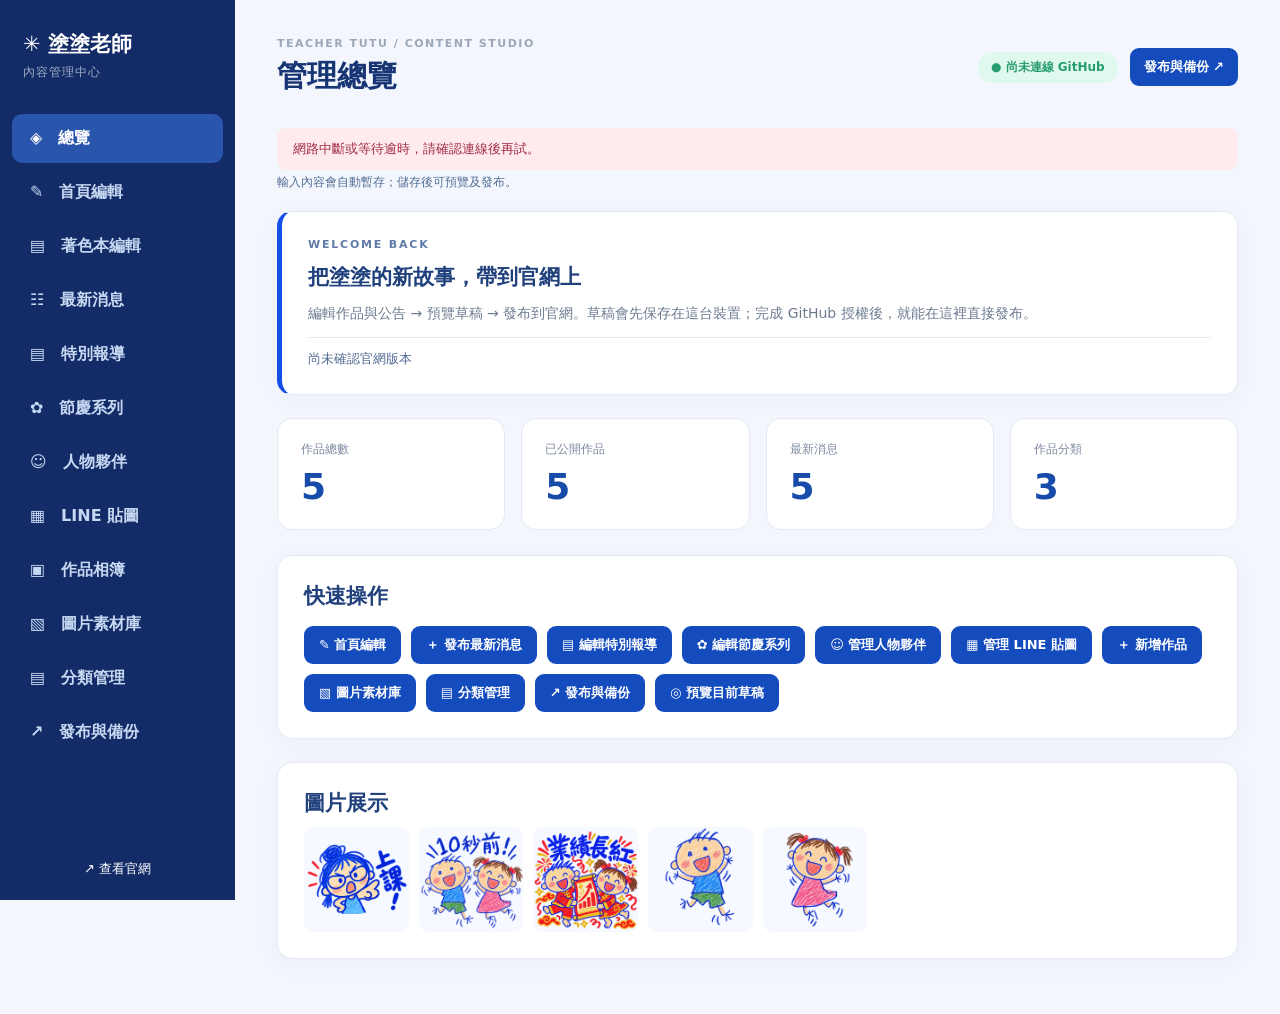
==== admin.html @ bbaceef6 "Correct sheep-year festival date and preserve chronological order in admin drafts" ====
<!doctype html>
<html lang="zh-Hant">
<head>
<meta charset="utf-8">
<meta name="viewport" content="width=device-width,initial-scale=1,viewport-fit=cover,interactive-widget=resizes-content">
<title>塗塗老師｜後台管理</title>
<meta name="robots" content="noindex,nofollow">
<meta http-equiv="Content-Security-Policy" content="default-src 'self'; script-src 'self'; style-src 'self' 'unsafe-inline'; img-src 'self' data: blob:; connect-src 'self' https://api.github.com; frame-src 'self' blob:; object-src 'none'; base-uri 'none'; form-action 'none'">
<link rel="stylesheet" href="admin.css?v=20261105-media-delete-ui">
<link rel="stylesheet" href="publish-review.css?v=20261103-sync-review">
<script defer src="data/site-data.js?v=20261106-year-order"></script>
<script defer src="content-models.js?v=20261105-teacher-v2"></script>
<script defer src="form-drafts.js?v=20261104-coloring"></script>
<script defer src="festival-model.js?v=20261106-year-order"></script>
<script defer src="category-model.js?v=20261103-sync-review"></script>
<script defer src="media-model.js?v=20261105-media-remove-fix"></script>
<script defer src="media-editor.js?v=20261030-report-editor"></script>
<script defer src="report-model.js?v=20261101-report-editor-pages"></script>
<script defer src="homepage-rich-text.js?v=20261103-rich-copy"></script>
<script defer src="homepage-text.js?v=20261103-preview-assets-tags"></script>
<script defer src="publish-review.js?v=20261105-media-remove-fix"></script>
<script defer src="image-assets.js?v=20261103-preview-assets-tags"></script>
<script defer src="image-store.js?v=20261104-coloring"></script>
<script defer src="responsive-images.js?v=20261103-preview-assets-tags"></script>
<script defer src="coloring-release.js?v=20261104-nine-pages"></script><script defer src="coloring-model.js?v=20261104-nine-pages"></script>
<script defer src="coloring-assets.js?v=20261104-coloring"></script>
<script defer src="coloring-store.js?v=20261104-coloring"></script>
<script defer src="vendor/pdf-lib.min.js?v=1.17.1"></script>
<script defer src="coloring-pdf.js?v=20261104-coloring"></script>
<script defer src="github-cms.js?v=20261105-december-single"></script>
<script defer src="taxonomy.js?v=20261103-preview-assets-tags"></script>
<script defer src="admin-tags.js?v=20261103-preview-assets-tags"></script>
<script defer src="homepage-preview.js?v=20261103-preview-assets-tags"></script>
<script defer src="admin.js?v=20261104-coloring-sync"></script>
<script defer src="admin-collections.js?v=20261103-preview-assets-tags"></script>
<script defer src="admin-batch.js?v=20261030-report-editor"></script>
<script defer src="admin-festivals.js?v=20261103-preview-assets-tags"></script>
<script defer src="admin-reports.js?v=20261103-sync-review"></script>
<script defer src="admin-coloring.js?v=20261104-coloring"></script>
<script defer src="admin-drafts.js?v=20261104-coloring"></script>
<script defer src="admin-publish.js?v=20261104-coloring"></script>
<script defer src="admin-rich-text.js?v=20261103-preview-assets-tags"></script>
<script defer src="admin-live-preview.js?v=20261103-preview-assets-tags"></script>
<script defer src="admin-homepage.js?v=20261103-homepage-three"></script>
<script defer src="admin-media.js?v=20261105-media-remove-fix"></script>
<script defer src="admin-mobile.js?v=20261102-mobile-admin"></script>
<link rel="stylesheet" href="homepage-text.css?v=20261103-rich-copy">
<link rel="stylesheet" href="editor-enhancements.css?v=20261103-preview-assets-tags">
<link rel="stylesheet" href="coloring.css?v=20261104-coloring">
</head>
<body>
<div id="dashboard" class="dashboard">
  <aside class="side">
    <div class="side-brand">✳ 塗塗老師 <small>內容管理中心</small></div>
    <label class="mobile-page-switch" for="admin-mobile-page">切換管理功能<select id="admin-mobile-page" aria-label="切換管理功能"><option value="overview">管理總覽</option></select></label>
    <nav>
      <button class="selected" data-page="overview">◈　總覽</button>
      <button data-page="settings">✎　首頁編輯</button>
      <button data-page="coloring">▤　著色本編輯</button>
      <button data-page="news">☷　最新消息</button>
      <button data-page="reports">▤　特別報導</button>
      <button data-page="festivals">✿　節慶系列</button>
      <button data-page="characters">☺　人物夥伴</button>
      <button data-page="products">▦　LINE 貼圖</button>
      <button data-page="gallery">▣　作品相簿</button>
      <button data-page="media">▧　圖片素材庫</button>
      <button data-page="categories">▤　分類管理</button>
      <button data-page="publish">↗　發布與備份</button>
    </nav>
    <div class="side-foot"><a href="index.html?v=20261103-preview-assets-tags" target="_blank" rel="noopener">↗ 查看官網</a></div>
  </aside>

  <div class="content">
    <header class="admin-header">
      <div><small>TEACHER TUTU / CONTENT STUDIO</small><h1 id="page-title">管理總覽</h1></div>
      <div class="header-actions"><span class="admin-state" id="connection-badge">● 尚未連線 GitHub</span><button class="primary" id="header-publish">發布與備份 ↗</button></div>
    </header>
    <div id="alert" role="status" aria-live="polite"></div>
    <div id="draft-storage-warning" class="persistent-warning" role="alert" hidden></div>
    <p id="edit-buffer-status" class="edit-buffer-status" role="status"></p>
    <div id="form-buffer-warning" class="persistent-warning" role="alert" hidden>無法將暫存寫入此瀏覽器。內容仍保留於此頁面，請下載暫存備份並保持頁面開啟。</div>
    <section id="form-recovery" class="form-recovery" hidden aria-labelledby="form-recovery-title">
      <div class="recovery-heading"><h2 id="form-recovery-title">自動暫存的編輯</h2><button id="export-form-buffers" type="button" class="secondary">下載暫存備份</button></div>
      <p>這些輸入尚未儲存到可發布的草稿。可繼續編輯，或放棄不需要的暫存。</p>
      <div id="form-recovery-list"></div>
    </section>

    <section id="page-overview" class="page">
      <div class="panel" style="border-left:5px solid #164ee8">
        <span class="studio-label">WELCOME BACK</span><h2>把塗塗的新故事，帶到官網上</h2>
        <p>編輯作品與公告 → 預覽草稿 → 發布到官網。草稿會先保存在這台裝置；完成 GitHub 授權後，就能在這裡直接發布。</p>
        <div class="draft-strip"><span id="draft-state">正在對照官網版本…</span><span id="draft-saved"></span></div>
      </div>
      <div class="stats">
        <div><span>作品總數</span><strong id="stat-works">0</strong></div>
        <div><span>已公開作品</span><strong id="stat-published">0</strong></div>
        <div><span>最新消息</span><strong id="stat-news">0</strong></div>
        <div><span>作品分類</span><strong id="stat-categories">0</strong></div>
      </div>
      <div class="panel"><h2>快速操作</h2><div class="actions">
        <button data-jump="settings">✎ 首頁編輯</button>
        <button data-jump="news">＋ 發布最新消息</button>
        <button data-jump="reports">▤ 編輯特別報導</button>
        <button data-jump="festivals">✿ 編輯節慶系列</button>
        <button data-jump="characters">☺ 管理人物夥伴</button>
        <button data-jump="products">▦ 管理 LINE 貼圖</button>
        <button data-jump="gallery">＋ 新增作品</button>
        <button data-jump="media">▧ 圖片素材庫</button>
        <button data-jump="categories">▤ 分類管理</button>
        <button data-jump="publish">↗ 發布與備份</button>
        <button id="preview-draft">◎ 預覽目前草稿</button>
      </div></div>
      <div class="panel"><h2>圖片展示</h2><div class="mini-gallery" id="mini-gallery"></div></div>
    </section>

    <section id="page-categories" class="page" hidden><div class="panel"><h2>分類管理</h2><p>作品相簿與 LINE 貼圖分開管理。更名、合併會同步調整所有使用該分類的資料，包括隱藏作品；儲存草稿後再預覽與發布。</p><label>管理對象<select id="category-collection"><option value="gallery">作品相簿分類</option><option value="lineProducts">LINE 貼圖分類</option></select></label><form id="category-add-form" class="category-add"><label>新增分類名稱<input id="category-new-name" required maxlength="100" placeholder="例如：世界兒童節"></label><button type="submit" id="category-add" class="primary">新增分類</button></form><div class="table-scroll"><table><thead><tr><th>分類名稱</th><th>使用筆數</th><th>管理與順序</th></tr></thead><tbody id="category-list"></tbody></table></div><p id="category-empty" hidden>尚無分類，請先新增。</p><div class="actions"><button type="button" class="secondary" data-bulk-undo>復原最近一次草稿操作</button></div><p id="bulk-history-message" class="muted"></p></div></section>
    <section id="page-coloring" class="page" hidden>
      <div class="panel"><div class="panel-head"><div><h2>著色本管理</h2><p>分類整理人物篇與合集篇，調整下載清單及 PDF 頁面順序。</p></div><div class="actions"><button id="coloring-new" type="button" class="primary">＋ 新增著色本</button><button id="coloring-preview" type="button" class="secondary">預覽下載清單</button></div></div>
      <div class="form-grid"><label>搜尋著色本<input id="coloring-search" type="search" placeholder="名稱或介紹"></label><label>分類<select id="coloring-filter"><option value="">全部分類</option><option>人物篇</option><option>合集篇</option></select></label></div><p id="coloring-count" role="status"></p>
      <div class="table-scroll"><table><thead><tr><th>封面</th><th>書名與介紹</th><th>分類</th><th>頁數</th><th>展示狀態</th><th>排序與操作</th></tr></thead><tbody id="coloring-table"></tbody></table></div></div>
      <form id="coloring-form" class="panel editor" hidden>
        <h2 id="coloring-heading">新增著色本</h2><input id="coloring-id" type="hidden"><input id="coloring-existing-image" type="hidden"><input id="coloring-source" type="hidden"><input id="coloring-page-data" type="hidden" value="[]"><input id="coloring-file-size" type="hidden"><input id="coloring-image-error" type="hidden">
        <div class="form-grid"><label>著色本名稱 *<input id="coloring-title" required maxlength="100"></label><label>著色本分類 *<select id="coloring-category" required><option>人物篇</option><option>合集篇</option></select></label></div>
        <label>著色本介紹<textarea id="coloring-description" rows="3" maxlength="1500"></textarea></label>
        <fieldset><legend>上傳或替換著色本</legend><div class="form-grid"><label>上傳完整 PDF<input id="coloring-pdf-file" type="file" accept=".pdf,application/pdf"><small>支援未加密 PDF，1 至 100 頁，最大 50 MB；替換會重新建立頁序。</small></label><label>或以多張著色頁組成 PDF<input id="coloring-images" type="file" multiple accept="image/png,image/jpeg"><small>PNG、JPG，每張最大 15 MB；自動組成 A4 PDF，之後可調整順序。</small></label></div></fieldset>
        <div class="collection-image-editor"><img id="coloring-image-preview" class="collection-image-preview" alt="著色本封面預覽"><div><label>上傳封面圖片<input id="coloring-cover-file" type="file" accept="image/png,image/jpeg,image/webp"><small>PNG、JPG、WEBP，最大 15 MB。</small></label><label>或從作品相簿選封面<select id="coloring-gallery-image"><option value="">保留目前封面</option></select></label><p id="coloring-image-warning" class="persistent-warning" hidden>封面尚未暫存完成，請重新選圖或取消換圖。</p><button id="coloring-cancel-image" type="button" class="secondary">取消本次換圖</button></div></div>
        <fieldset><legend>著色頁順序</legend><p id="coloring-page-count" role="status"></p><p class="muted">可拖曳或按上下箭頭排序。頁面名稱只供管理辨識；儲存後下載的 PDF 會依新順序排列。</p><ol id="coloring-pages" class="coloring-pages" aria-label="著色頁排序"></ol></fieldset>
        <div id="coloring-preview-panel" class="coloring-page-preview" hidden><h3 id="coloring-preview-heading">頁面預覽</h3><p><a id="coloring-preview-link" target="_blank" rel="noopener noreferrer">另開 PDF 預覽 ↗</a><small> 若裝置無法嵌入 PDF，請使用另開預覽。</small></p><iframe id="coloring-preview-frame" title="著色本 PDF 頁面預覽"></iframe></div>
        <label class="check-label"><input id="coloring-published" type="checkbox" checked> 在官網提供下載</label>
        <div class="actions"><button id="coloring-save" class="primary" type="submit">儲存著色本與頁序</button><button id="coloring-cancel" class="secondary" type="button">收起編輯</button></div>
      </form>
    </section>

    <section id="page-gallery" class="page" hidden>
      <div class="panel"><div class="panel-head"><div><h2>作品相簿管理</h2><p>新增圖片會在瀏覽器中自動縮放並轉成 WEBP，嵌入匯出的資料檔。建議單次新增少量作品。</p></div><button id="new-work" class="primary">＋ 新增作品</button></div>
      <label class="filter-row">搜尋現有作品　<input id="admin-work-search" type="search" placeholder="輸入作品名稱"></label>
      <div class="table-scroll"><table><thead><tr><th>圖片</th><th>作品標題</th><th>類別</th><th>展示狀態</th><th>操作</th></tr></thead><tbody id="works-table"></tbody></table></div></div>
      <form id="work-form" class="panel editor" hidden>
        <h2 id="work-form-heading">新增作品</h2><input id="work-id" type="hidden"><input id="work-existing-image" type="hidden">
        <div class="form-grid">
          <label>作品名稱 *<input id="work-title" required maxlength="90"></label>
          <label>分類<select id="work-category"><option>萬聖節</option><option>生日祝福</option><option>12年國教七年級成語</option><option>賀新年</option><option>成語</option><option>日常</option><option>角色</option><option>其他</option></select></label>
          <label>作品系列<input id="work-series" maxlength="100" value="塗塗的日常"></label>
          <label>圖片<img id="work-image-preview" class="collection-image-preview" alt="作品圖片預覽" hidden><input type="file" accept="image/png,image/jpeg,image/webp" id="work-file"><small>新增時必選；編輯既有作品可不換圖。</small></label>
        </div>
        <label>圖片／作品介紹<textarea id="work-description" rows="3" maxlength="1500"></textarea></label>
        <button type="button" class="secondary media-picker-trigger" data-media-picker="work">▧ 從素材庫選擇作品圖片</button>
        <input id="work-image-error" type="hidden" value=""><div id="work-image-warning" class="image-edit-warning" role="alert" hidden><p>圖片無法自動暫存，請重新選擇圖片，或取消本次換圖。</p><button id="work-cancel-image" type="button" class="secondary">取消本次換圖</button></div>
        <div class="checks"><label><input id="work-published" type="checkbox" checked> 在官網展示</label><label><input id="work-featured" type="checkbox"> 首頁精選</label></div>
        <div class="actions"><button class="primary" type="submit">儲存作品</button><button class="secondary" type="button" id="cancel-work">取消</button></div>
      </form>
    </section>

    <section id="page-media" class="page" hidden>
      <div class="panel"><div class="panel-head"><div><span class="studio-label">IMAGE LIBRARY</span><h2>圖片素材庫</h2><p>集中整理圖片，在作品、LINE 貼圖、人物與節慶重複選用。</p></div><button id="media-undo" type="button" class="secondary" disabled>復原最近一次素材操作</button></div>
        <form id="media-upload-form"><div class="form-grid media-upload-layout"><div id="media-dropzone" class="media-dropzone" role="group" aria-labelledby="media-drop-title" aria-describedby="media-drop-help" aria-disabled="true" data-drag-active="false"><strong id="media-drop-title">將圖片拖曳到這裡</strong><p id="media-drop-help">放開滑鼠後，直接加入素材庫草稿。支援 PNG、JPG、WEBP，每次最多 10 張、每張最大 15 MB；自動縮放並保留透明背景。</p><label for="media-files">也可以選擇圖片<input id="media-files" type="file" accept="image/png,image/jpeg,image/webp" multiple aria-describedby="media-drop-help"></label></div><label>新圖片分類<input id="media-upload-category" maxlength="80" list="media-category-options" placeholder="例如：節慶、校園、人物"><small>拖入圖片前可先填寫分類，之後也能在素材庫修改。</small></label></div><button id="media-upload" type="submit" class="primary">加入素材庫草稿</button><p class="media-upload-note">選擇檔案後請按上方按鈕加入；拖入圖片則會直接處理。素材存入草稿後，可於各編輯表單選用。</p></form>
        <p id="media-upload-status" role="status" aria-live="polite"></p><p id="media-storage" class="muted"></p>
      </div>
      <div class="panel"><div class="media-filters"><label>搜尋素材<input id="media-search" type="search" placeholder="名稱、分類、圖片說明或使用位置"></label><label>分類<select id="media-category"><option value="">全部分類</option></select></label><label>使用狀態<select id="media-usage"><option value="">全部狀態</option><option value="used">使用中（含隱藏作品）</option><option value="unused">尚未使用</option></select></label></div>
        <div class="media-batch"><label class="bulk-check"><input id="media-select-all" type="checkbox">全選目前顯示</label><strong id="media-selected-count">已勾選 0 張</strong><button id="media-clear" class="secondary" type="button">取消勾選</button><label>批次分類<input id="media-batch-category" maxlength="80" list="media-category-options" placeholder="留空可清除分類"></label><button id="media-batch-apply" class="secondary" type="button">套用分類</button><button id="media-delete" class="secondary" type="button">刪除已勾選圖片</button></div>
        <p id="media-count" class="muted"></p><p class="muted">可在圖片下方逐張刪除，或勾選後批次刪除。使用中的圖片也可從素材庫刪除，官網既有圖片與原始圖檔仍保留。可復原最近一次操作；發布後才會更新共用素材庫。</p><div id="media-grid" class="media-grid"></div><p id="media-empty" hidden>沒有符合條件的素材。</p>
      </div><datalist id="media-category-options"></datalist>
    </section>

    <section id="page-reports" class="page" hidden>
      <div class="panel"><div class="panel-head"><div><h2>特別報導管理</h2><p>每頁一篇報導，可分別編輯與預覽。新增其它頁報導會排在最後，儲存後可預覽並一鍵發布。</p></div><div class="actions"><button id="preview-reports" class="secondary" type="button">預覽特別報導</button><button id="new-report" class="primary" type="button">＋ 新增其它頁報導</button></div></div>
      <div id="reports-sync" class="publish-summary" hidden><p id="reports-sync-message"></p><button id="sync-published-reports" class="secondary" type="button">載入官網缺少的報導</button></div><p id="reports-count" class="muted"></p><div class="table-scroll"><table><thead><tr><th>文章標題</th><th>展示狀態</th><th>管理</th></tr></thead><tbody id="reports-table"></tbody></table></div><p id="reports-empty" hidden>還沒有文章，可按「新增其它頁報導」建立。刪除所有文章並發布後，官網會顯示尚無公開報導。</p></div>
      <form id="report-form" class="panel" hidden><h2 id="report-form-heading">編輯特別報導</h2><input id="report-id" type="hidden"><input id="report-origin-id" type="hidden">
      <label>文章標題 *<input id="report-title" maxlength="150" required></label>
      <div class="form-grid"><label>副標題<input id="report-subtitle" maxlength="150" placeholder="例如：12年國教七年級常用成語"></label><label>文章標籤<input id="report-label" maxlength="80" placeholder="例如：七年級成語篇 1–5"></label></div>
      <label>摘要<textarea id="report-summary" rows="3" maxlength="1500"></textarea></label>
      <label>文章內文 *<textarea id="report-body" rows="10" maxlength="30000" required></textarea></label><p class="muted">內文可直接換行、分段。文字會照原樣顯示，不需輸入 HTML。</p>
      <details class="report-extra"><summary>補充段落（選填，最多三段）</summary><p class="muted">可用來介紹不同讀者、重點或教學用途；整組留空就不顯示。填寫時請一併填入段落標題與內容。</p>
      <fieldset><legend>補充段落 1</legend><div class="form-grid"><label>段落標籤<input id="report-section-1-label" maxlength="80" placeholder="例如：給家長"></label><label>段落標題<input id="report-section-1-title" maxlength="150"></label></div><label>段落內容<textarea id="report-section-1-body" rows="5" maxlength="5000"></textarea></label></fieldset>
      <fieldset><legend>補充段落 2</legend><div class="form-grid"><label>段落標籤<input id="report-section-2-label" maxlength="80" placeholder="例如：給家長"></label><label>段落標題<input id="report-section-2-title" maxlength="150"></label></div><label>段落內容<textarea id="report-section-2-body" rows="5" maxlength="5000"></textarea></label></fieldset>
      <fieldset><legend>補充段落 3</legend><div class="form-grid"><label>段落標籤<input id="report-section-3-label" maxlength="80" placeholder="例如：給家長"></label><label>段落標題<input id="report-section-3-title" maxlength="150"></label></div><label>段落內容<textarea id="report-section-3-body" rows="5" maxlength="5000"></textarea></label></fieldset>
      </details><label>結尾文字<textarea id="report-closing" rows="3" maxlength="1500"></textarea></label><div class="form-grid"><label>按鈕文字<input id="report-button-text" maxlength="80" placeholder="可留空"></label><label>按鈕連結<input id="report-button-link" maxlength="2000" placeholder="#line-catalog 或 https://…"></label></div><label class="check-label"><input id="report-published" type="checkbox" checked> 在官網顯示這篇文章</label><div class="actions"><button id="save-report" class="primary" type="submit">儲存本頁報導草稿</button><button id="cancel-report" class="secondary" type="button">取消編輯</button></div></form>
    </section>

    <section id="page-news" class="page" hidden>
      <div class="panel"><div class="panel-head"><div><h2>公告與最新消息</h2><p>支援日期、分類與發布狀態。</p></div><button id="new-news" class="primary">＋ 新增公告</button></div>
      <div class="table-scroll"><table><thead><tr><th>日期</th><th>標題</th><th>分類</th><th>展示狀態</th><th>操作</th></tr></thead><tbody id="news-table"></tbody></table></div></div>
      <form id="news-form" class="panel editor" hidden>
        <h2 id="news-form-heading">新增公告</h2><input id="news-id" type="hidden">
        <div class="form-grid"><label>標題 *<input id="news-title" required maxlength="150"></label><label>日期<input id="news-date" type="date" required></label><label>分類<select id="news-category"><option>網站公告</option><option>作品更新</option><option>活動消息</option></select></label></div>
        <label>內文<textarea id="news-body" rows="6" maxlength="6000"></textarea></label>
        <div class="checks"><label><input type="checkbox" id="news-published" checked> 在官網展示</label></div>
        <div class="actions"><button class="primary" type="submit">儲存公告</button><button class="secondary" type="button" id="cancel-news">取消</button></div>
      </form>
    </section>

    <section id="page-products" class="page" hidden>
      <div class="panel"><div class="panel-head"><div><h2>LINE 貼圖作品管理</h2><p>管理官網展示的貼圖封面、文案、分類與順序。展示或隱藏僅影響官網。</p></div><button id="new-product" class="primary">＋ 新增 LINE 貼圖</button></div>
      <label>搜尋貼圖<input id="admin-product-search" type="search" placeholder="貼圖名稱、分類或商品編號"></label>
      <div class="table-scroll"><table><thead><tr><th>封面</th><th>貼圖名稱</th><th>分類</th><th>展示狀態</th><th>排序與操作</th></tr></thead><tbody id="products-table"></tbody></table></div></div>
      <form id="line-product-form" class="panel editor" hidden>
        <h2 id="product-form-heading">新增 LINE 貼圖</h2><input id="line-product-id" type="hidden"><input id="line-product-existing-image" type="hidden">
        <label>LINE 商品網址 *<input id="line-product-url" type="url" required maxlength="2000" placeholder="https://store.line.me/stickershop/product/商品編號/zh-Hant"><small>填寫商品網址後，請自行確認名稱與封面是否對應。</small></label>
        <div class="form-grid"><label>貼圖名稱 *<input id="line-product-title" required maxlength="150"></label><label>分類<input id="line-product-category" list="product-category-options" maxlength="100"><datalist id="product-category-options"></datalist></label><label>作者<input id="line-product-author" maxlength="100"></label><label>從作品相簿選封面<select id="line-product-gallery-image"><option value="">保留目前圖片</option></select></label></div>
        <div class="collection-image-editor"><img id="line-product-image-preview" class="collection-image-preview" alt="LINE 貼圖封面預覽"><label>或上傳封面<input id="line-product-file" type="file" accept="image/png,image/jpeg,image/webp"><small>支援 PNG、JPG、WEBP，最大 15 MB；新增貼圖需選擇封面。</small></label></div>
        <label>貼圖介紹<textarea id="line-product-description" rows="4" maxlength="3000"></textarea></label>
        <button type="button" class="secondary media-picker-trigger" data-media-picker="line-product">▧ 從素材庫選擇貼圖封面</button>
        <input id="line-product-image-error" type="hidden" value=""><div id="line-product-image-warning" class="image-edit-warning" role="alert" hidden><p>圖片無法自動暫存，請重新選擇圖片，或取消本次換圖。</p><button id="line-product-cancel-image" type="button" class="secondary">取消本次換圖</button></div>
        <div class="checks"><label><input id="line-product-published" type="checkbox" checked> 在官網展示</label></div>
        <fieldset><legend>同步展示</legend>
          <label class="check-label"><input id="line-product-festival-enabled" type="checkbox"> 同步展示於節慶系列</label>
          <p>勾選後，同一張封面會同時加入節慶系列，按鈕連到這組 LINE 貼圖。儲存並發布後，兩個區塊一起更新；取消勾選並儲存，會移除此貼圖建立的節慶項目。</p>
          <div id="line-product-festival-fields" class="form-grid" hidden>
            <label>節日名稱 *<input id="line-product-festival-holiday" maxlength="90" placeholder="例如：聖誕節"></label>
            <label>節慶日期 *<input id="line-product-festival-date" type="date" min="0001-01-01" max="9999-12-31"><small>填入該年度國曆日期，供節慶系列排序。</small></label>
          </div>
        </fieldset>
        <div class="actions"><button id="save-product" class="primary" type="submit">儲存 LINE 貼圖</button><button id="cancel-product" class="secondary" type="button">收起編輯</button><button id="preview-products" class="secondary" type="button">預覽已儲存貼圖</button></div>
      </form>
    </section>

    <section id="page-characters" class="page" hidden>
      <div class="panel"><div class="panel-head"><div><h2>人物夥伴管理</h2><p>編輯角色圖片、介紹、按鈕及展示順序。</p></div><button id="new-character" class="primary">＋ 新增人物夥伴</button></div>
      <div class="table-scroll"><table><thead><tr><th>圖片</th><th>角色名稱</th><th>介紹</th><th>展示狀態</th><th>排序與操作</th></tr></thead><tbody id="characters-table"></tbody></table></div></div>
      <form id="character-form" class="panel editor" hidden>
        <h2 id="character-form-heading">新增人物夥伴</h2><input id="character-id" type="hidden"><input id="character-existing-image" type="hidden">
        <div class="form-grid"><label>角色名稱 *<input id="character-name" required maxlength="80"></label><label>圖片說明<input id="character-image-alt" maxlength="200"></label></div>
        <label>角色介紹<textarea id="character-description" rows="4" maxlength="1500"></textarea></label>
        <div class="collection-image-editor"><img id="character-image-preview" class="collection-image-preview" alt="人物夥伴圖片預覽"><div><label>從作品相簿選圖<select id="character-gallery-image"><option value="">保留目前圖片</option></select></label><label>或上傳角色圖片<input id="character-file" type="file" accept="image/png,image/jpeg,image/webp"><small>支援 PNG、JPG、WEBP，最大 15 MB；新增角色需選擇圖片。</small></label></div></div>
        <div class="form-grid"><label>按鈕文字<input id="character-link-text" maxlength="80"></label><label>按鈕連結<input id="character-link" maxlength="2000" placeholder="#gallery 或 https:// 網址"></label></div>
        <label>前往相簿時顯示的作品系列<input id="character-gallery-series" maxlength="100" list="character-series-options"><datalist id="character-series-options"></datalist><small>選填，按鈕連結為 #gallery 時生效；按鈕文字與連結都留空即可不顯示按鈕。</small></label>
        <button type="button" class="secondary media-picker-trigger" data-media-picker="character">▧ 從素材庫選擇人物圖片</button>
        <input id="character-image-error" type="hidden" value=""><div id="character-image-warning" class="image-edit-warning" role="alert" hidden><p>圖片無法自動暫存，請重新選擇圖片，或取消本次換圖。</p><button id="character-cancel-image" type="button" class="secondary">取消本次換圖</button></div>
        <div class="checks"><label><input id="character-published" type="checkbox" checked> 在官網展示</label></div>
        <div class="actions"><button id="save-character" class="primary" type="submit">儲存人物夥伴</button><button id="cancel-character" class="secondary" type="button">收起編輯</button><button id="preview-characters" class="secondary" type="button">預覽已儲存角色</button></div>
      </form>
    </section>

    <section id="page-festivals" class="page" hidden>
      <div class="panel"><div class="section-head"><div><span class="studio-label">FESTIVAL CALENDAR</span><h2>節慶系列與日期</h2></div><button id="new-festival" type="button" class="primary">＋ 新增節慶系列</button></div><p>依西元年／月／日順序輪播各系列封面與作品。農曆節日請填該年度對應的國曆日期。</p><p id="festival-list-count"></p><div class="table-scroll"><table><thead><tr><th>封面</th><th>節慶日期</th><th>節日與系列</th><th>展示狀態</th><th>操作</th></tr></thead><tbody id="festivals-table"></tbody></table></div><p id="festival-list-empty" hidden>尚無節慶系列，按「新增節慶系列」開始。</p><div class="actions"><button type="button" id="preview-festival" class="secondary">預覽已儲存草稿</button></div></div>
      <form class="panel" id="festival-form" hidden>
        <input type="hidden" id="festival-id"><input type="hidden" id="festival-origin-id"><input type="hidden" id="festival-cover-work-id"><input type="hidden" id="festival-work-ids">
        <div class="form-grid"><label>節慶日期 *<input id="festival-date" type="date" min="0001-01-01" max="9999-12-31" required><small>依西元日期排序。原有舊系列可先留空，新系列需填寫。</small></label><label>節日名稱 *<input id="festival-holiday-name" required maxlength="90" placeholder="例如：萬聖節、聖誕節、農曆新年"></label></div>
        <span class="studio-label">FESTIVAL COLLECTION</span><h2 id="festival-form-heading">節慶系列</h2>
        <p>編輯官網「節慶系列」區塊。儲存後可預覽草稿，再到「發布與備份」更新官網。</p>
        <div class="form-grid">
          <label>主標題 *<input id="festival-title" required maxlength="90"></label>
          <label>系列名稱<input id="festival-subtitle" maxlength="90"></label>
        </div>
        <label>系列介紹<textarea id="festival-description" rows="4" maxlength="1500"></textarea></label>
        <label>祝福標籤<textarea id="festival-tags" rows="4" maxlength="500" aria-describedby="festival-tags-help"></textarea><small id="festival-tags-help">每行一個，最多 8 個，每個最多 40 字；留空可不顯示標籤。</small></label>
        <div class="festival-image-editor">
          <div class="festival-image-preview"><img id="festival-image-preview" alt="目前的節慶系列圖片"></div>
          <div>
            <input id="festival-current-image" type="hidden">
            <label>從作品相簿選圖<select id="festival-gallery-image"><option value="">保留目前圖片</option></select><small>相簿封面會跟隨原作品更新；原作品隱藏或刪除時，封面也不播放。自行上傳的封面獨立保存。</small></label>
            <label>或上傳新圖片<input id="festival-file" type="file" accept="image/png,image/jpeg,image/webp"><small>支援 PNG、JPG、WEBP，最大 15 MB。圖片會自動縮放，保留完整比例。</small></label>
            <label>圖片說明 *<input id="festival-image-alt" required maxlength="200"><small>描述圖中內容，協助使用螢幕閱讀器的訪客理解圖片。</small></label>
          </div>
        </div>
        <div class="form-grid">
          <label>按鈕文字 *<input id="festival-button-text" required maxlength="80"></label>
          <label>按鈕連結 *<input id="festival-button-link" required maxlength="2000" aria-describedby="festival-link-help"><small id="festival-link-help">例如 #gallery（作品相簿）、#line-catalog（LINE 貼圖），或完整的 https:// 網址。</small></label>
        </div>
        <button type="button" class="secondary media-picker-trigger" data-media-picker="festival">▧ 從素材庫選擇節慶封面</button>
        <input id="festival-image-error" type="hidden" value=""><div id="festival-image-warning" class="image-edit-warning" role="alert" hidden><p>圖片無法自動暫存，請重新選擇圖片，或取消本次換圖。</p><button id="festival-cancel-image" type="button" class="secondary">取消本次換圖</button></div>
        <fieldset class="festival-work-picker"><legend>選擇這個系列要輪播的作品</legend><p>可先到「作品相簿」新增圖片，再回來勾選。前台只播放展示中的作品，封面圖片不會重複播放。</p><p id="festival-work-count"></p><div id="festival-selected-works"></div><div id="festival-work-options" class="festival-work-options"></div></fieldset>
        <label class="checkbox"><input id="festival-published" type="checkbox" checked>在官網展示此系列</label>
        <div class="actions"><button id="save-festival" type="submit" class="primary">儲存節慶系列</button><button id="cancel-festival" type="button" class="secondary">收起編輯</button><button type="button" class="secondary" data-jump="publish">前往發布與備份</button></div>
      </form>
    </section>

    <section id="page-settings" class="page" hidden>
      <form class="panel" id="settings-form"><h2>首頁編輯</h2><p>依輪播順序編輯三組首頁介紹，每組可新增多段內文、設定文字特效、加入超連結及修改搭配圖片。儲存後可預覽，再到「發布與備份」更新官網。</p>
        <label>品牌短句<input id="settings-tagline" maxlength="150"><small>顯示於官網頁首品牌區。</small></label><p id="homepage-tagline-preview" class="homepage-tagline-preview"></p>
        <section id="homepage-live-preview" class="homepage-live-preview" hidden aria-label="首頁即時預覽">
          <div class="homepage-live-toolbar"><label>預覽篇數<select id="homepage-live-slide"><option value="1">首頁介紹 1</option><option value="2">首頁介紹 2</option><option value="3">首頁介紹 3</option></select></label><button type="button" class="secondary" data-preview-device="mobile">手機</button><button type="button" class="secondary" data-preview-device="desktop">電腦</button><button type="button" class="secondary" id="homepage-live-close">收起預覽</button></div>
          <p id="homepage-live-status" role="status">預覽目前編輯內容，尚未發布。</p><div id="homepage-live-viewport" class="homepage-live-viewport"><iframe id="homepage-live-frame" title="首頁即時預覽" referrerpolicy="same-origin"></iframe></div>
        </section>
        <fieldset id="homepage-editor"><legend>首頁介紹 1</legend>
          <input id="settings-heroDescription" type="hidden"><input id="settings-heroTextBlocks" type="hidden">
          <div id="homepage-1-blocks" class="homepage-blocks"></div><button id="homepage-1-add-block" class="secondary" type="button">＋ 新增其他內文</button><p class="muted">每組最多 20 段；每段可選擇文字大小、特效、底線與背景色。超連結請同時填寫文字及網址。</p>
          <input id="settings-heroImage" type="hidden">
          <div class="form-grid"><div><img id="homepage-1-image-preview" class="collection-image-preview" alt="首頁介紹 1 搭配圖片" style="max-height:280px;object-fit:contain">
          <label>上傳搭配圖片<input id="homepage-1-file" type="file" accept="image/png,image/jpeg,image/webp"><small>支援 PNG、JPG、WEBP，最大 15 MB，會自動縮放並保留透明背景。</small></label>
          <label>或從圖片素材庫選擇<select id="homepage-1-media"><option value="">選擇素材（保留目前圖片）</option></select></label>
          <button id="homepage-1-reset" type="button" class="secondary">取消本次換圖</button><p id="homepage-1-status" role="status" aria-live="polite"></p></div>
          <div><h3>內文預覽</h3><div id="homepage-preview-description" class="homepage-preview-description homepage-copy"></div></div></div>
        </fieldset>
        <fieldset id="homepage-editor-2"><legend>首頁介紹 2</legend>
          <input id="settings-hero2Description" type="hidden"><input id="settings-hero2TextBlocks" type="hidden">
          <div id="homepage-2-blocks" class="homepage-blocks"></div><button id="homepage-2-add-block" class="secondary" type="button">＋ 新增其他內文</button><p class="muted">每組最多 20 段；每段可選擇文字大小、特效、底線與背景色。超連結請同時填寫文字及網址。</p>
          <input id="settings-hero2Image" type="hidden">
          <div class="form-grid"><div><img id="homepage-2-image-preview" class="collection-image-preview" alt="首頁介紹 2 搭配圖片" style="max-height:280px;object-fit:contain">
          <label>上傳搭配圖片<input id="homepage-2-file" type="file" accept="image/png,image/jpeg,image/webp"><small>支援 PNG、JPG、WEBP，最大 15 MB，會自動縮放並保留透明背景。</small></label>
          <label>或從圖片素材庫選擇<select id="homepage-2-media"><option value="">選擇素材（保留目前圖片）</option></select></label>
          <button id="homepage-2-reset" type="button" class="secondary">取消本次換圖</button><p id="homepage-2-status" role="status" aria-live="polite"></p></div>
          <div><h3>內文預覽</h3><div id="homepage-preview-description-2" class="homepage-preview-description homepage-copy"></div></div></div>
        </fieldset>
        <fieldset id="homepage-editor-3"><legend>首頁介紹 3</legend>
          <input id="settings-hero3Description" type="hidden"><input id="settings-hero3TextBlocks" type="hidden">
          <div id="homepage-3-blocks" class="homepage-blocks"></div><button id="homepage-3-add-block" class="secondary" type="button">＋ 新增其他內文</button><p class="muted">每組最多 20 段；每段可選擇文字大小、特效、底線與背景色。超連結請同時填寫文字及網址。</p>
          <input id="settings-hero3Image" type="hidden">
          <div class="form-grid"><div><img id="homepage-3-image-preview" class="collection-image-preview" alt="首頁介紹 3 搭配圖片" style="max-height:280px;object-fit:contain">
          <label>上傳搭配圖片<input id="homepage-3-file" type="file" accept="image/png,image/jpeg,image/webp"><small>支援 PNG、JPG、WEBP，最大 15 MB，會自動縮放並保留透明背景。</small></label>
          <label>或從圖片素材庫選擇<select id="homepage-3-media"><option value="">選擇素材（保留目前圖片）</option></select></label>
          <button id="homepage-3-reset" type="button" class="secondary">取消本次換圖</button><p id="homepage-3-status" role="status" aria-live="polite"></p></div>
          <div><h3>內文預覽</h3><div id="homepage-preview-description-3" class="homepage-preview-description homepage-copy"></div></div></div>
        </fieldset>
        <div class="actions"><button type="submit" class="primary">儲存首頁介紹</button><button type="button" class="secondary" id="preview-homepage-copy">預覽完整首頁與特效</button><button type="button" class="secondary" data-jump="publish">前往預覽與發布</button></div>
      </form>
    </section>

    <section id="page-publish" class="page" hidden>
      <div class="publish-layout">
        <div class="panel connection-panel">
          <span class="studio-label">01 / CONNECT</span><h2>連線 GitHub</h2>
          <p>發布目的地：<b>yilong691111 / teacher-tutu</b></p>
          <form id="github-connect-form" autocomplete="off">
            <label for="github-token">GitHub 授權碼（fine-grained token）</label>
            <input id="github-token" type="password" autocomplete="off" spellcheck="false" placeholder="僅貼在這裡，請勿傳到對話中" required>
            <div class="actions"><button type="submit" class="primary" id="github-connect">連線 GitHub</button><button type="button" id="github-disconnect" class="secondary" hidden>中斷連線</button></div>
          </form>
          <p id="github-connection-message" role="status">尚未連線。你仍可編輯、預覽與備份草稿。</p>
          <small class="security-note">授權碼只用於向 GitHub 驗證，不會存入網站、備份檔或瀏覽器儲存空間。重新整理頁面後需再次連線。</small>
          <details class="setup-guide"><summary>第一次使用：建立授權碼</summary>
            <ol><li>使用 <b>yilong691111</b> 登入 GitHub，開啟下方授權設定。</li><li>Repository access 選 <b>Only select repositories</b>，只選 <b>teacher-tutu</b>。</li><li>確認 Repository permissions 的 <b>Contents</b> 為 <b>Read and write</b>；其他權限維持預設。</li><li>確認有效期限後按 <b>Generate token</b>，複製產生的授權碼並貼回上方欄位。</li></ol>
            <a class="text-link" href="https://github.com/settings/personal-access-tokens/new?name=Teacher%20Tutu%20CMS&amp;target_name=yilong691111&amp;expires_in=30&amp;contents=write" target="_blank" rel="noopener noreferrer">開啟 GitHub 授權設定 ↗</a>
          </details>
        </div>
        <div class="panel online-publish">
          <span class="studio-label">02 / PUBLISH</span><h2>發布到官網</h2>
          <p>確認草稿後按發布，網站內容會自動提交到 GitHub，再由 Pages 更新官網。</p>
          <div id="publish-summary" class="publish-summary"></div>
          <h3>本次變更明細</h3><p class="muted">對照已讀取的官網版本與已儲存草稿，列出各區內容及貼圖連動的節慶變更；尚未儲存的表單不會列入。</p>
          <div id="publish-change-details" class="publish-change-details" aria-live="polite"></div>
          <div class="actions"><button id="github-publish" class="primary" disabled>↗ 發布到官網</button><button id="preview-publish" class="secondary">◎ 預覽草稿</button></div>
          <div id="github-progress" class="publish-progress" role="status" aria-live="polite">正在讀取官網版本…</div>
          <div class="actions status-actions"><button id="github-refresh-status" class="secondary" hidden>重新確認發布狀態</button><button id="github-check-submission" class="secondary" hidden>確認提交結果</button><a id="github-run-link" class="text-link" target="_blank" rel="noopener noreferrer" hidden>查看 GitHub 建置紀錄 ↗</a></div>
          <a class="text-link" href="index.html?v=20261103-preview-assets-tags" target="_blank" rel="noopener">開啟官網 ↗</a>
          <hr><h3>同步官網內容</h3><p>換電腦或遇到版本衝突時，先下載草稿備份，再讀取最新官網。</p>
          <div class="actions"><button id="github-reload" class="secondary">重新讀取官網</button><button id="github-adopt-local" class="secondary" hidden>採用本機草稿</button></div>
          <small class="security-note">本網站的 GitHub 專案為公開。關閉「在官網展示」只會隱藏前台項目，內容仍會提交至公開專案，請勿放入私密資料。</small>
        </div>
      </div>
      <div class="panel publish-check"><h2>內容檢查</h2><div id="publish-checks" class="check-grid"></div></div>
      <div class="panel"><h2>備份與手動發布</h2><p>保留一份自己的備份。需要手動更新時，下載 site-data.js，再覆蓋 GitHub 專案的 data/site-data.js。</p><div class="actions"><button id="export-js" class="secondary">⇩ 下載 site-data.js</button><button id="export-json" class="secondary">⇩ 下載完整備份 JSON</button></div></div>
      <div class="panel"><h2>匯入現有資料</h2><p>如果換電腦，先從 GitHub 下載目前的 <b>data/site-data.js</b> 或使用之前備份的 JSON，再從這裡匯入。</p>
        <input id="import-file" type="file" accept=".js,.json,application/json,text/javascript">
        <div class="actions"><button id="import-data" class="primary">匯入資料</button><button id="reset-bootstrap" class="secondary">還原目前網站資料</button></div>
      </div>
      <div class="panel"><h2>本機草稿</h2><p>每次儲存都會同步寫入瀏覽器 localStorage。清除瀏覽器資料前，請先下載備份。</p><div class="actions"><button id="clear-local" class="danger">清除本機草稿</button></div></div>
    </section>
  </div>
</div>
<div id="editor-save-status" class="editor-save-mask" role="status" aria-live="polite" hidden><div>正在處理圖片、PDF 與儲存編輯，請稍候…</div></div>
<dialog id="confirm-dialog"><h3>確定要刪除嗎？</h3><p>刪除後仍可從備份檔復原。</p><div class="actions"><button id="confirm-delete" class="danger">確認刪除</button><button id="cancel-delete" class="secondary">取消</button></div></dialog>
<dialog id="publish-confirm" aria-labelledby="publish-confirm-title"><h2 id="publish-confirm-title">發布這份草稿？</h2><p id="publish-confirm-summary"></p><div id="publish-confirm-changes" class="publish-change-details"></div><p>確認後會更新公開官網。GitHub Pages 完成建置後，訪客才會看到新內容。</p><div class="actions"><button id="publish-confirm-go" class="primary">確認發布</button><button id="publish-confirm-cancel" class="secondary">繼續編輯</button></div></dialog>

<dialog id="media-detail-dialog" class="media-dialog" aria-labelledby="media-detail-title">
  <div class="media-dialog-head"><h2 id="media-detail-title">素材詳情</h2><button id="media-detail-close" type="button" class="secondary">關閉</button></div>
  <div class="media-detail-layout"><div class="media-large-preview"><img id="media-detail-image" alt="素材圖片預覽"></div><div><p id="media-detail-info" class="muted"></p><h3>使用位置</h3><ul id="media-detail-uses"></ul><form id="media-metadata-form"><label>素材名稱 *<input id="media-name" required maxlength="120"></label><label>素材分類<input id="media-meta-category" maxlength="80" list="media-category-options"></label><label>圖片說明<textarea id="media-alt" rows="3" maxlength="200"></textarea></label><p class="muted">只整理素材庫資料，不會更動官網既有圖片或文字。關閉會放棄尚未儲存的素材說明。</p><div class="actions"><button id="media-save" type="submit" class="primary">儲存素材資料</button><a id="media-download" class="secondary" download>下載圖片</a><button id="media-detail-delete" type="button" class="secondary media-delete-button" aria-describedby="media-delete-help">刪除圖片</button></div><p id="media-delete-help" class="muted" role="status"></p></form></div></div>
</dialog>
<dialog id="media-picker-dialog" class="media-dialog" aria-labelledby="media-picker-title"><div class="media-dialog-head"><div><h2 id="media-picker-title">從素材庫選圖</h2><p>選取後先保留在編輯表單，儲存並發布後才會更新官網。</p></div><button id="media-picker-close" class="secondary" type="button">取消選圖</button></div><div class="media-filters"><label>搜尋圖片<input id="media-picker-search" type="search" placeholder="名稱、分類或說明"></label><label>圖片分類<select id="media-picker-category"><option value="">全部分類</option></select></label></div><p id="media-picker-count" class="muted"></p><div id="media-picker-grid" class="media-grid"></div></dialog>

</body></html>
---- admin.css ----
*{box-sizing:border-box}body{margin:0;font-family:system-ui,-apple-system,'Microsoft JhengHei',sans-serif;color:#243755;background:#f3f6fc}button,input,textarea,select{font:inherit}button{cursor:pointer}a{color:inherit;text-decoration:none}[hidden]{display:none!important}.login-screen{min-height:100vh;display:grid;place-items:center;background:radial-gradient(circle at top left,#f6e6c8,transparent 38%),linear-gradient(140deg,#eaf3ff,#fff)}.login-card{width:min(410px,calc(100% - 30px));background:white;padding:45px 40px;border-radius:24px;box-shadow:0 18px 70px #1e3d7525;display:grid;gap:14px}.login-mark{color:#1853b2;font-size:52px}.login-card h1{font-size:28px;margin:0;color:#1443a3}.login-card p{margin:0 0 20px;color:#7384a0;font-size:13px}.login-card label{font-size:13px;font-weight:800}.login-card label input{margin-top:8px}.login-card input{width:100%;padding:12px;border:1px solid #cfd9eb;border-radius:9px}.login-card button,.primary,.actions button{border:0;border-radius:9px;padding:11px 15px;background:#144cbd;color:#fff;font-weight:850}.login-card>small{color:#d34250;min-height:18px}.login-card>a{font-size:13px;color:#5277ad;text-align:center}.dashboard{min-height:100vh;display:grid;grid-template-columns:235px 1fr}.side{background:#132c68;color:white;position:sticky;top:0;height:100vh;display:flex;flex-direction:column}.side-brand{font-size:21px;font-weight:900;padding:30px 23px 33px}.side-brand small{display:block;font-size:12px;font-weight:500;letter-spacing:1px;opacity:.6;margin-top:6px}.side nav{display:grid;gap:5px;padding:0 12px}.side nav button{text-align:left;border:0;background:none;color:#c6d8f2;padding:14px 18px;border-radius:10px;font-weight:800}.side nav button.selected,.side nav button:hover{background:#2a55ad;color:white}.side-foot{display:grid;gap:8px;margin-top:auto;padding:22px}.side-foot button{border:1px solid #708bca;background:transparent;color:white;padding:9px;border-radius:8px}.side-foot a{font-size:13px;text-align:center}.content{padding:32px 42px;min-width:0}.admin-header{display:flex;align-items:center;justify-content:space-between;margin-bottom:26px}.admin-header small{font-size:11px;color:#9ca8b7;letter-spacing:1.5px;font-weight:900}.admin-header h1{color:#173574;font-size:30px;margin:5px 0}.admin-state{font-size:12px;color:#289d6f;background:#e0f9ee;padding:7px 13px;border-radius:20px;font-weight:800}.stats{display:grid;grid-template-columns:repeat(4,1fr);gap:16px;margin-bottom:25px}.stats>div{padding:22px 23px;background:#fff;border:1px solid #e3e9f3;border-radius:15px}.stats span{display:block;font-size:12px;color:#7e8aa1}.stats strong{font-size:36px;display:block;color:#174caa;margin-top:8px}.panel{background:#fff;border:1px solid #e3eaf5;border-radius:15px;padding:26px;margin-bottom:23px;box-shadow:0 5px 25px #243d6f0a}.panel h2{color:#21417c;font-size:21px;margin:0 0 10px}.panel p{color:#6c7b90;font-size:14px}.panel-head{display:flex;justify-content:space-between;align-items:start;gap:12px}.panel-head p{margin:0 0 20px}.actions{display:flex;gap:10px;flex-wrap:wrap;margin-top:16px}.actions button{padding:10px 15px;font-size:13px}.actions .secondary,.secondary{background:#e8eef9;color:#345186;border:0;border-radius:8px;padding:10px 15px;font-weight:800}.danger{background:#d94159!important;color:white;border:0;border-radius:8px;padding:9px 13px}.mini-gallery{display:grid;grid-template-columns:repeat(8,1fr);gap:10px}.mini-gallery img{width:100%;aspect-ratio:1;object-fit:contain;background:#f6f9ff;border-radius:9px}.table-scroll{overflow:auto}table{width:100%;border-collapse:collapse;min-width:650px}th{text-align:left;color:#8190aa;background:#f6f8fc;font-size:12px}td,th{padding:12px;border-bottom:1px solid #edf1f7;font-size:13px}td img{height:66px;width:75px;object-fit:contain;background:#eef5ff;border-radius:8px}td button{background:#eef2fc;color:#2852a5;border:0;border-radius:7px;padding:7px 10px;margin-right:6px;font-size:12px;font-weight:850}.status{font-size:11px;border-radius:6px;padding:5px 8px;background:#e2f8eb;color:#16804d}.status.off{background:#f1f1f1;color:#81909d}.filter-row{display:flex;align-items:center;gap:20px;margin:12px 0 18px;color:#758399;font-size:13px}.filter-row input{min-width:250px}.editor{border:2px solid #bed2f3}.panel form{display:block}.form-grid{display:grid;grid-template-columns:repeat(2,1fr);gap:15px}label{display:block;font-size:13px;color:#435775;font-weight:780;margin-bottom:14px}input:not([type=checkbox]),textarea,select{display:block;width:100%;margin-top:7px;padding:12px;border:1px solid #cbd7eb;border-radius:9px;background:#fff;color:#182d53;outline:none}input:focus,textarea:focus,select:focus{border-color:#4a79ca;box-shadow:0 0 0 2px #dfe9ff}.checks{display:flex;gap:24px}.checks input{vertical-align:middle}.checks label{font-weight:600}.page{max-width:1240px}#alert{margin-bottom:12px}#alert:not(:empty){padding:12px 16px;border-radius:9px;background:#ddf5e7;color:#20764c;font-size:13px}.error#alert{background:#ffebee;color:#a12b41}dialog{border:0;border-radius:14px;padding:25px;box-shadow:0 20px 60px #15316950}dialog::backdrop{background:#11275999}@media(max-width:900px){.dashboard{grid-template-columns:190px 1fr}.content{padding:26px}.stats{grid-template-columns:repeat(2,1fr)}.mini-gallery{grid-template-columns:repeat(4,1fr)}}@media(max-width:650px){.dashboard{display:block}.side{position:relative;height:auto}.side-brand{padding:15px 18px;font-size:17px}.side nav{display:flex;overflow:auto;padding-bottom:12px}.side nav button{white-space:nowrap;font-size:12px}.side-foot{display:none}.content{padding:15px}.admin-header h1{font-size:23px}.admin-state{display:none}.form-grid{grid-template-columns:1fr}.panel{padding:17px}.stats{gap:8px}.stats>div{padding:13px}.stats strong{font-size:27px}.panel-head{display:block}.filter-row{display:block}.mini-gallery{grid-template-columns:repeat(3,1fr)}}

/* 3.0 admin enhancements */
.check-grid{display:grid;grid-template-columns:repeat(3,1fr);gap:10px;margin-top:16px}.check-item{display:flex;align-items:center;gap:10px;border-radius:10px;padding:12px 13px;background:#f7f9fd;color:#506582;font-size:13px}.check-item b{display:grid;place-items:center;width:25px;height:25px;border-radius:50%;background:#dbe5f5;color:#365b9a}.check-item.ok{background:#eaf8f1;color:#27704f}.check-item.ok b{background:#c9f0dc;color:#17744a}.check-item.warn{background:#fff6e7;color:#94661a}.check-item.warn b{background:#ffe1a8;color:#9a6212}@media(max-width:900px){.check-grid{grid-template-columns:1fr 1fr}}@media(max-width:650px){.check-grid{grid-template-columns:1fr}}

/* GitHub content studio */
button:disabled{opacity:.5;cursor:not-allowed}.header-actions{display:flex;align-items:center;gap:12px}.header-actions>button{font-size:13px;padding:10px 14px}.studio-label{display:block;color:#607ba8;font-size:11px;letter-spacing:1.8px;font-weight:850;margin-bottom:12px}.draft-strip{display:flex;flex-wrap:wrap;gap:14px;padding-top:12px;border-top:1px solid #e3eaf5;font-size:13px;color:#516b94}.publish-layout{display:grid;grid-template-columns:minmax(0,1fr) minmax(0,1.15fr);gap:22px;align-items:start}.publish-layout .panel{height:100%;margin:0 0 22px;min-width:0}.publish-layout label{margin-bottom:0}.security-note{display:block;font-size:12px;line-height:1.8;color:#74829b;margin-top:15px}.setup-guide{border-top:1px solid #e7edf6;margin-top:22px;padding-top:18px;font-size:13px;line-height:1.9}.setup-guide summary{font-weight:800;color:#244879;cursor:pointer}.setup-guide ol{padding-left:22px}.setup-guide li{margin-bottom:9px}.text-link{font-size:13px;color:#1853b2;font-weight:800;display:inline-block;padding:8px 0;overflow-wrap:anywhere}.text-link:hover{text-decoration:underline}.publish-summary{padding:15px;border-radius:10px;background:#f3f7fe;font-size:14px;line-height:1.8;color:#3a557f}.publish-progress{padding:13px 15px;background:#f5f7fb;border-radius:9px;font-size:13px;line-height:1.8;margin-top:20px;white-space:pre-line;overflow-wrap:anywhere}.publish-progress[data-state=succeeded]{background:#e4f7ec;color:#17643b}.publish-progress[data-state=failed],.publish-progress[data-state=conflict],.publish-progress[data-state=uncertain]{background:#fff2df;color:#865615}.online-publish h3{font-size:15px;margin-bottom:6px}.online-publish hr{border:0;border-top:1px solid #e4ebf6;margin-top:22px}.persistent-warning{padding:14px;background:#fff0d8;color:#83500e;border:1px solid #f0cc92;border-radius:9px;font-size:13px;line-height:1.7;margin-bottom:18px}#publish-confirm{max-width:500px;width:calc(100% - 30px)}#publish-confirm h2{color:#21417c;margin-top:0}#publish-confirm p{line-height:1.8;font-size:14px;color:#5b6e8a}.status-actions:empty{display:none}.admin-state.connected{color:#167449;background:#e0f8e9}#github-connection-message{overflow-wrap:anywhere}.content[aria-busy=true]{opacity:.8}button:focus-visible,a:focus-visible,summary:focus-visible{outline:3px solid #699cff;outline-offset:3px}@media(max-width:1150px){.publish-layout{grid-template-columns:1fr}.publish-layout .panel{height:auto}}@media(max-width:650px){.header-actions{gap:5px}.header-actions>button{font-size:12px}.publish-layout{gap:0}.draft-strip{display:grid;gap:6px}.panel-head button{margin-bottom:14px}}

/* Editable festival collection */
.festival-image-editor{display:grid;grid-template-columns:minmax(180px,280px) minmax(0,1fr);gap:24px;align-items:start;margin:20px 0}.festival-image-preview{height:280px;background:#fff2df;border:1px solid #f0dfbd;border-radius:16px;display:grid;grid-template-rows:minmax(0,1fr);place-items:center;overflow:hidden}.festival-image-preview img{width:100%;height:100%;object-fit:contain;min-width:0;min-height:0}#festival-form small{display:block;font-size:12px;font-weight:400;line-height:1.7;color:#74829b;margin-top:6px}@media(max-width:650px){.festival-image-editor{grid-template-columns:1fr}.festival-image-preview{height:260px}}

.collection-image-editor{display:grid;grid-template-columns:190px minmax(0,1fr);gap:22px;align-items:center;margin:20px 0}.collection-image-preview{width:190px;height:190px;object-fit:contain;border:1px solid #dce5f3;border-radius:12px;background:#f2f7ff}.editor small{display:block;font-size:12px;font-weight:400;color:#74829b;line-height:1.8;margin-top:6px}.collection-actions{display:flex;flex-wrap:wrap;gap:4px;min-width:170px}.collection-actions button{margin:0}.collection-description{max-width:300px;white-space:pre-line;overflow-wrap:anywhere}@media(max-width:650px){.collection-image-editor{grid-template-columns:1fr}.collection-image-preview{width:100%;height:220px}}

.muted{display:block;color:#8798ad;font-size:11px;margin-top:4px}.edit-buffer-status{font-size:12px;color:#526d95;margin:-8px 0 20px}.form-recovery{border:1px solid #d0dff4;background:#f4f8ff;border-radius:13px;padding:18px;margin-bottom:24px}.recovery-heading{display:flex;gap:14px;align-items:center;justify-content:space-between}.recovery-heading h2{font-size:16px;margin:0;color:#21417c}.form-recovery>p{font-size:12px;color:#61738e;line-height:1.7}.recovery-row{display:flex;gap:9px;align-items:center;border-top:1px solid #dfe8f5;padding:11px 0}.recovery-row>span{flex:1;min-width:0;overflow-wrap:anywhere;font-size:13px}.recovery-row .text-button{background:none;border:0;color:#8c3f4e;font-size:12px;padding:8px}.recovery-row button{white-space:nowrap}#form-recovery-list{max-height:230px;overflow:auto}@media(max-width:650px){.recovery-heading{align-items:start;flex-direction:column}.recovery-row{flex-wrap:wrap}.recovery-row>span{flex-basis:100%}}

.image-edit-warning{background:#fff2df;border:1px solid #efc986;border-radius:10px;padding:14px;margin:15px 0}.image-edit-warning p{color:#865615;margin:0 0 10px}.editor-save-mask{position:fixed;inset:0;z-index:2000;background:#142c6855;display:grid;place-items:center;padding:20px}.editor-save-mask>div{background:#fff;color:#173574;padding:24px 30px;border-radius:16px;box-shadow:0 12px 50px #10275545;font-weight:800}
.table-scroll{overflow-x:auto}#festivals-table small{display:block;color:#7b8ba5;margin-top:4px}#festivals-table td:last-child{min-width:210px}.festival-work-picker{border:1px solid #dce5f3;border-radius:12px;padding:18px;margin:22px 0}.festival-work-picker legend{font-weight:800;color:#173574}.festival-work-options{display:grid;grid-template-columns:repeat(auto-fill,minmax(180px,1fr));gap:8px;max-height:320px;overflow:auto;padding:8px 0}.festival-work-option{display:flex;align-items:center;gap:9px;background:#f4f7fd;border-radius:9px;padding:9px;margin:0;font-size:12px}.festival-work-option input{width:auto;margin:0}.festival-work-option img{width:44px;height:44px;object-fit:contain;background:#fff;border-radius:6px}.festival-selected-work{display:flex;gap:7px;align-items:center;border-bottom:1px solid #edf1f7;padding:8px 0;font-size:12px}.festival-selected-work span{flex:1}.festival-selected-work button{padding:5px 8px;font-size:12px}

.bulk-tools{background:#f3f7ff;border:1px solid #dbe6f6;border-radius:12px;padding:16px;margin:15px 0}.bulk-filters,.bulk-actions,.bulk-selection,.category-add,.category-actions{display:flex;gap:10px;align-items:center;flex-wrap:wrap}.bulk-tools label{margin:0}.bulk-filters label,.bulk-actions label{min-width:160px}.bulk-selection{border-top:1px solid #dbe6f6;margin-top:14px;padding-top:12px;margin-bottom:14px}.bulk-check{display:flex;align-items:center;gap:8px}.bulk-check input,input[data-bulk-select]{width:18px;height:18px;margin:0}.bulk-tools .muted,#bulk-history-message{font-size:12px}.bulk-actions button{font-size:12px;padding:9px 12px}.category-add{margin:18px 0;align-items:end}.category-add label{flex:1;min-width:180px}.category-actions{min-width:400px}.category-actions select{width:180px}.category-actions button{white-space:nowrap}#category-list input{min-width:150px}#category-list td:nth-child(2){white-space:nowrap}@media(max-width:640px){.bulk-tools{padding:12px}.bulk-filters label,.bulk-actions label{width:100%}.bulk-selection strong{font-size:13px}}
/* Shared image library and native dialog pickers. */
.media-upload-layout{align-items:start}.media-dropzone{min-width:0;border:2px dashed #8ba9d5;border-radius:16px;padding:24px;background:#f4f8ff;transition:background-color .15s,border-color .15s,box-shadow .15s}.media-dropzone>strong{display:block;font-size:18px;color:#193f7e}.media-dropzone>p,.media-upload-note{font-size:13px;line-height:1.8;color:#526b91}.media-dropzone label{margin:14px 0 0}.media-dropzone input{max-width:100%;box-sizing:border-box}.media-dropzone[data-drag-active=true]{border-style:solid;border-color:#1247bd;background:#e3eeff;box-shadow:0 0 0 4px #1247bd20}.media-dropzone:focus-within{outline:3px solid #699cff;outline-offset:3px}.media-dropzone[aria-disabled=true]{border-color:#b7c2d1;background:#f3f5f8}.media-upload-note{margin:12px 0 0}.media-upload-layout>label small{display:block;font-weight:400;line-height:1.7;color:#74829b;margin-top:6px}@media(max-width:700px){.media-upload-layout{grid-template-columns:minmax(0,1fr)}.media-dropzone{padding:18px}.media-dropzone>strong{font-size:17px}}@media(prefers-reduced-motion:reduce){.media-dropzone{transition:none}}
.media-filters,.media-batch{display:flex;align-items:end;gap:14px;flex-wrap:wrap}.media-filters label:first-child{flex:2;min-width:220px}.media-filters label{flex:1;min-width:160px}.media-batch{margin:18px 0}.media-batch label{margin:0}.media-batch input{max-width:240px}.media-grid{display:grid;grid-template-columns:repeat(auto-fill,minmax(190px,1fr));gap:18px}.media-card{min-width:0;border:1px solid #dfe6f0;border-radius:16px;padding:12px;display:flex;flex-direction:column;gap:8px;background:#fff}.media-thumb,.media-large-preview{background-color:#f4f7fc;background-image:linear-gradient(45deg,#e7edf5 25%,transparent 25%),linear-gradient(-45deg,#e7edf5 25%,transparent 25%),linear-gradient(45deg,transparent 75%,#e7edf5 75%),linear-gradient(-45deg,transparent 75%,#e7edf5 75%);background-size:20px 20px;background-position:0 0,0 10px,10px -10px,-10px 0;border-radius:10px;display:flex;align-items:center;justify-content:center;overflow:hidden}.media-thumb{height:160px}.media-thumb img{max-width:100%;max-height:100%;object-fit:contain}.media-card strong{overflow-wrap:anywhere;font-size:15px}.media-card p{margin:0;font-size:12px;color:#60718c}.media-card button{margin-top:auto}.media-card .bulk-check{margin:0;font-size:13px}.media-dialog{width:min(1050px,94vw);max-height:90vh;border:0;border-radius:22px;padding:26px;color:#19345d;box-shadow:0 24px 90px #112a5470}.media-dialog::backdrop{background:#10264c99}.media-dialog-head{display:flex;align-items:start;justify-content:space-between;gap:20px;margin-bottom:20px}.media-dialog-head h2{margin:0 0 8px}.media-dialog-head p{margin:0;color:#65758e}.media-detail-layout{display:grid;grid-template-columns:1fr 1fr;gap:26px}.media-large-preview{min-height:260px;max-height:520px}.media-large-preview img{max-width:100%;max-height:500px;object-fit:contain}.media-picker-trigger{margin:6px 0 16px}#media-upload-status{white-space:pre-line}#media-picker-grid{margin-top:16px}.media-dialog a.secondary{display:inline-flex;align-items:center;padding:10px 14px;text-decoration:none;background:#edf3fd;border-radius:10px;font-size:13px}.media-dialog input,.media-dialog textarea,.media-dialog select{width:100%}.media-dialog ul{padding-left:20px;max-height:130px;overflow:auto}
@media(max-width:700px){.media-grid{grid-template-columns:repeat(2,minmax(0,1fr));gap:10px}.media-thumb{height:130px}.media-detail-layout{grid-template-columns:1fr}.media-large-preview{min-height:180px;max-height:300px}.media-large-preview img{max-height:280px}.media-dialog{padding:18px}.media-dialog-head{gap:10px}.media-batch{align-items:stretch}.media-batch label,.media-batch button{flex:1 1 140px}.media-batch input{max-width:none}}

.report-extra{margin:20px 0}.report-extra summary{cursor:pointer;font-weight:800;color:#254d85;padding:12px 0}.report-extra fieldset{border:1px solid #dce5ef;border-radius:12px;padding:18px;margin:16px 0}.report-extra legend{padding:0 8px;font-weight:700}#report-form textarea{white-space:pre-wrap}#reports-table .muted{display:block;margin-top:4px}


/* Mobile editing: compact navigation, readable fields and records with reachable actions. */
.mobile-page-switch{display:none}
@media(max-width:900px){
 .dashboard{display:block;min-height:100dvh}
 .side{position:sticky;top:0;z-index:100;display:grid;grid-template-columns:minmax(100px,.8fr) minmax(0,1.2fr);align-items:center;gap:12px;height:auto;padding:10px 14px;padding-top:max(10px,env(safe-area-inset-top))}
 .side-brand{padding:0;font-size:17px;white-space:nowrap}.side-brand small{display:none}
 .side nav,.side-foot{display:none}
 .mobile-page-switch{display:block;margin:0;color:#dbe7ff;font-size:12px;min-width:0}
 .mobile-page-switch select{min-height:44px;margin-top:4px;padding:8px 10px;background:#fff;color:#173574;border-color:#c6d6ee}
 .content{padding:18px 14px 30px;min-width:0;width:100%}.page{max-width:100%;min-width:0}
 .admin-header{gap:12px;flex-wrap:wrap;margin-bottom:18px}.admin-header h1{font-size:25px;overflow-wrap:anywhere}.admin-header small{font-size:10px;letter-spacing:1px}
 .header-actions{flex-wrap:wrap;gap:8px}.admin-state{display:inline-block;max-width:100%;white-space:normal}.header-actions>button{min-height:44px;font-size:14px}
 .panel{padding:18px 16px;min-width:0;margin-bottom:16px}.panel h2{font-size:20px}.panel p{line-height:1.8;overflow-wrap:anywhere}
 .panel-head,.section-head{display:flex;flex-direction:column;align-items:stretch;gap:12px}.panel-head p{margin-bottom:0}.panel-head>button,.section-head>button{width:100%;margin:0 0 14px}
 .form-grid,.festival-image-editor,.collection-image-editor,.media-detail-layout{grid-template-columns:minmax(0,1fr);gap:14px}
 label{font-size:14px;line-height:1.6;min-width:0}
 input:not([type=checkbox]),textarea,select{font-size:16px;min-height:44px;min-width:0;max-width:100%;width:100%}
 textarea{min-height:140px;line-height:1.7;resize:vertical}
 input[type=file]{padding:8px;overflow:hidden}input[type=file]::file-selector-button{min-height:44px;font:inherit;margin-right:8px}
 button,.actions button,td button,.secondary,.danger,.primary{font-size:14px;min-height:44px;min-width:44px;line-height:1.5;white-space:normal;overflow-wrap:anywhere;touch-action:manipulation}
 input[type=checkbox],.bulk-check input,input[data-bulk-select]{width:22px;height:22px;flex:0 0 22px;margin:0 8px 0 0}.checks{flex-wrap:wrap;gap:4px 20px}.checks label,.bulk-check,.checkbox{display:flex;align-items:center;min-height:44px;margin-bottom:4px}
 .actions{gap:8px}.actions>button{flex:1 1 130px;padding:12px}
 .editor>.actions,#festival-form>.actions,#report-form>.actions,#settings-form>.actions{position:sticky;bottom:0;z-index:20;display:grid;grid-template-columns:repeat(2,minmax(0,1fr));gap:8px;margin:18px -4px -4px;padding:12px 4px max(12px,env(safe-area-inset-bottom));background:#fff;border-top:1px solid #dce5f2;box-shadow:0 -8px 16px #17357408}
 .editor>.actions>.primary,#festival-form>.actions>.primary,#report-form>.actions>.primary,#settings-form>.actions>.primary{grid-column:1/-1}
 .collection-image-preview,.festival-image-preview{width:100%;max-width:100%;height:220px;object-fit:contain}.festival-image-editor{margin:16px 0}.collection-description{max-width:none;overflow-wrap:anywhere}
 .filter-row,.media-filters,.media-batch,.bulk-filters,.bulk-actions,.bulk-selection,.category-add{display:flex;flex-wrap:wrap;gap:10px;align-items:stretch}
 .filter-row input,.media-filters label,.media-filters label:first-child,.bulk-filters label,.bulk-actions label,.media-batch label,.category-add label{min-width:0;width:100%;flex:1 1 100%}
 .media-batch input{max-width:none}.media-batch>button,.bulk-actions>button{flex:1 1 130px}
 .category-actions,.collection-actions{display:flex;flex-wrap:wrap;gap:8px;min-width:0;width:100%}.category-actions select{width:100%;margin:0}.category-actions button{white-space:normal}.category-actions button,.collection-actions button{margin:0}.bulk-actions button{font-size:14px}.table-scroll #category-list input{min-width:0}
 .table-scroll{overflow:visible;max-width:100%}.table-scroll table{display:block;min-width:0;width:100%}
 .table-scroll thead{position:absolute;width:1px;height:1px;padding:0;margin:-1px;overflow:hidden;clip-path:inset(50%);white-space:nowrap}
 .table-scroll tbody{display:grid;gap:14px;min-width:0}.table-scroll tbody tr{display:grid;grid-template-columns:repeat(2,minmax(0,1fr));gap:4px 14px;padding:14px;border:1px solid #dce5f2;border-radius:12px;background:#fff;min-width:0}
 .table-scroll td,.table-scroll #category-list td:nth-child(2){display:flex;flex-wrap:wrap;align-items:center;gap:8px;min-width:0;max-width:100%;padding:7px 0;border:0;white-space:normal;overflow-wrap:anywhere;font-size:15px}
 .table-scroll td::before{content:attr(data-label);display:block;flex:0 0 100%;font-size:12px;font-weight:700;color:#697f9d}.table-scroll td:not([data-label])::before,.table-scroll td[data-label=""]::before{display:none}
 .table-scroll td[data-mobile-actions=true],.table-scroll td.collection-description,.table-scroll td[colspan]{grid-column:1/-1}
 .table-scroll td .muted{flex:0 0 100%;font-size:12px}.table-scroll td img{width:76px;height:76px;max-width:100%}.table-scroll td button{margin:0;padding:10px 13px}.table-scroll .status{font-size:12px;line-height:1.5}
 .stats{grid-template-columns:repeat(2,minmax(0,1fr));gap:10px}.stats>div{padding:15px}.stats strong{font-size:28px}.mini-gallery{grid-template-columns:repeat(3,minmax(0,1fr))}
 .media-grid{grid-template-columns:repeat(2,minmax(0,1fr));gap:10px}.media-card{padding:10px}.media-card button{padding:10px 8px}.media-thumb{height:135px}
 .media-dialog,dialog{width:calc(100% - 20px);max-width:100%;max-height:calc(100dvh - 24px);padding:18px 14px;overflow:auto}.media-dialog-head{gap:12px}.media-dialog-head h2{font-size:20px}.media-large-preview{min-height:180px;max-height:280px}.media-large-preview img{max-height:260px}
 .media-upload-layout{grid-template-columns:minmax(0,1fr)}.media-dropzone{padding:18px}.media-upload-note{line-height:1.8}
 .festival-work-options{grid-template-columns:minmax(0,1fr)}.festival-selected-work{flex-wrap:wrap;gap:8px}.festival-selected-work span{flex:1 1 100%}
 .publish-layout{grid-template-columns:minmax(0,1fr);gap:0}.draft-strip{display:grid;gap:6px;overflow-wrap:anywhere}.recovery-heading{align-items:stretch;flex-direction:column}.recovery-row{flex-wrap:wrap}.recovery-row>span{flex-basis:100%}.report-extra fieldset,.festival-work-picker{min-width:0;padding:14px}
 #alert,.persistent-warning,.publish-summary,.publish-progress,.edit-buffer-status,.security-note,.form-recovery{overflow-wrap:anywhere}.check-grid{grid-template-columns:minmax(0,1fr)}
}
@media(max-width:420px){.admin-header{align-items:start}.header-actions{width:100%}.header-actions>button{flex:1}.admin-state{font-size:11px;padding:7px 10px}.side{padding-inline:10px;gap:8px}.side-brand{font-size:16px}.content{padding-inline:10px}.panel{padding:16px 12px}}
@media(max-width:350px){.media-grid,.table-scroll tbody tr{grid-template-columns:minmax(0,1fr)}}
@media(max-width:900px) and (max-height:500px){.side{position:relative}}

.media-card-actions{display:flex;flex-wrap:wrap;gap:8px;margin-top:auto}.media-card-actions button{flex:1 1 90px;margin:0}.actions .media-delete-button,.media-delete-button{color:#b42336;background:#fff0f1;border:1px solid #edc1c7}.actions .media-delete-button:disabled,.media-delete-button:disabled{color:#728096;background:#f2f4f7;border-color:#d9dfe8}
---- publish-review.css ----
.publish-change-details{margin:16px 0;min-width:0}.review-total{font-weight:700}.review-change{margin:10px 0;border:1px solid #cbd8ec;border-radius:12px;background:#fff}.review-change summary{padding:14px;cursor:pointer;font-weight:700;overflow-wrap:anywhere}.review-change[open] summary{border-bottom:1px solid #dde5f0}.review-field{display:grid;grid-template-columns:1fr 1fr;gap:12px;padding:14px;border-bottom:1px solid #edf1f7}.review-field:last-child{border-bottom:0}.review-field>strong{grid-column:1/-1}.review-value{min-width:0;background:#f4f7fc;padding:10px;border-radius:8px}.review-value small{display:block;color:#536582}.review-value p{white-space:pre-wrap;overflow-wrap:anywhere;margin:8px 0}.review-value img{display:block;max-width:100%;width:180px;height:140px;object-fit:contain;margin-top:8px}#publish-confirm{max-width:850px;width:calc(100% - 32px);max-height:85dvh;overflow:auto}@media(max-width:520px){.review-field{grid-template-columns:1fr}.review-field>strong{grid-column:1}.review-change summary{font-size:14px}}
---- homepage-text.css ----
/* Keep the existing responsive proportions when adjusting text size. */
#hero-title,#hero2-title,#hero3-title,.homepage-preview-title{font-size:clamp(calc(var(--homepage-title-size,63px)*38/63),4.5vw,var(--homepage-title-size,63px));white-space:pre-line;overflow-wrap:anywhere;line-height:1.35}
#hero-description,#hero2-description,#hero3-description,.homepage-preview-description{font-size:var(--homepage-description-size,16px);white-space:pre-line;overflow-wrap:anywhere}
.homepage-preview{padding:24px;border:1px solid #dce5ee;border-radius:16px;background:linear-gradient(145deg,#fff6dc,#f5f9ff);margin-top:20px;max-width:100%;overflow:hidden}
.homepage-preview-title{font-weight:900;letter-spacing:.03em;margin:18px 0}
.homepage-preview-title span{background:linear-gradient(transparent 70%,#ffda76 70%);border-radius:8px}
.homepage-preview-description{line-height:1.65;margin-bottom:0}
.homepage-preview-kicker{display:inline-block;background:#e5eeff;border-radius:14px;padding:7px 14px;font-weight:900;max-width:100%;overflow-wrap:anywhere}
@media(max-width:900px){#hero-title,#hero2-title,#hero3-title,.homepage-preview-title{font-size:calc(var(--homepage-title-size,63px)*39/63)}#hero-description,#hero2-description,#hero3-description,.homepage-preview-description{font-size:calc(var(--homepage-description-size,16px)*14/16)}}
@media(max-width:600px){#hero-title,#hero2-title,#hero3-title,.homepage-preview-title{font-size:calc(var(--homepage-title-size,63px)*34/63)}}

/* Paragraph effects are shared by the editor preview and the public homepage. */
.homepage-copy{max-width:475px;margin:0 0 1em;white-space:normal!important;line-height:1.65}
.homepage-text-block{font-size:var(--copy-font-size,16px);line-height:1.65;overflow-wrap:anywhere}
.homepage-text-block+.homepage-text-block{margin-top:12px}
.homepage-text-content{white-space:pre-wrap;display:block}
.copy-background{padding:10px 14px;border-radius:10px}
.copy-effect-bold{font-weight:800}
.copy-effect-shadow{text-shadow:2px 2px 3px #16417b55}
.copy-effect-outline{-webkit-text-stroke:.5px currentColor;letter-spacing:.04em}
.copy-effect-glow{text-shadow:0 0 5px #649bff88,0 0 12px #649bff66}
.copy-underline-solid{text-decoration:underline;text-decoration-thickness:2px;text-underline-offset:.2em}
.copy-underline-double{text-decoration:underline double;text-underline-offset:.2em}
.copy-underline-wavy{text-decoration:underline wavy;text-underline-offset:.2em}
.copy-underline-highlight{background:linear-gradient(transparent 62%,#ffe373 62%);display:inline;box-decoration-break:clone;-webkit-box-decoration-break:clone}
.homepage-copy-link{display:block;width:fit-content;margin-top:8px;color:#1149bd;text-decoration:underline;text-underline-offset:.2em;font-weight:700}
.homepage-block-editor{margin-bottom:16px;min-width:0;border:1px solid #dce5ef;border-radius:12px;padding:16px}
.homepage-block-editor .actions{margin-top:12px}
.homepage-tagline-preview{padding:12px;border:1px dashed #cbd8ed;border-radius:8px;color:#536582}
#brand-tagline{font-size:inherit;color:inherit}
@media(max-width:900px){.homepage-text-block{font-size:max(12px,calc(var(--copy-font-size,16px)*14/16))}}
---- editor-enhancements.css ----
.catalog-tag-editor{display:grid;grid-template-columns:repeat(2,minmax(0,1fr));gap:14px;margin:20px 0;padding:18px;border:1px solid #ccd9ed;border-radius:12px}.catalog-tag-editor p{grid-column:1/-1;color:#536582}.catalog-tag-editor legend{font-weight:700}.homepage-live-preview{margin:22px 0;padding:16px;border:1px solid #ccd9ed;border-radius:14px;background:#f4f7fc}.homepage-live-toolbar{display:flex;gap:10px;align-items:center;flex-wrap:wrap}.homepage-live-toolbar label{display:flex;gap:8px;align-items:center}.homepage-live-toolbar select{width:auto}.homepage-live-toolbar button[aria-pressed=true]{background:#144bbd;color:#fff}.homepage-live-viewport{width:100%;overflow:hidden;position:relative;background:#e5eaf2;border-radius:10px}.homepage-live-viewport iframe{border:0;display:block;transform-origin:top left;background:#fff}.catalog-refinements{flex-wrap:wrap}.catalog-refinements .select-box{min-width:140px;flex:1}.catalog-refinements .search-box{min-width:200px;flex:2}@media(max-width:600px){.catalog-tag-editor{grid-template-columns:1fr}.homepage-live-preview{padding:10px}.homepage-live-toolbar label{width:100%}}
---- coloring.css ----
.coloring-link{display:inline-flex;align-items:center;justify-content:center;flex:0 0 44px;width:44px;height:44px;box-sizing:border-box;padding:0;border:1px solid #ebd392;border-radius:14px;background:#fff0bf;color:#1647b8;box-shadow:0 5px 14px #b48a2820;cursor:pointer;transition:transform .2s,box-shadow .2s}
.coloring-link:hover{transform:translateY(-2px);box-shadow:0 7px 18px #b48a2835}.coloring-link:focus-visible{outline:3px solid #1647b8;outline-offset:4px}.coloring-link svg{display:block;flex-shrink:0}
.coloring-dialog{border:0;border-radius:24px;width:min(1050px,94vw);max-width:1050px;max-height:90dvh;padding:28px;box-sizing:border-box;color:#213358;box-shadow:0 22px 80px #071b4b70;overflow:auto}.coloring-dialog::backdrop{background:#10265fb8;backdrop-filter:blur(3px)}
.coloring-dialog-head{display:flex;align-items:flex-start;justify-content:space-between;gap:20px}.coloring-dialog-head h2{margin:8px 0;font-size:30px;color:#1647b8}.coloring-dialog-head p{margin:0;color:#65758e;font-size:14px}.coloring-close{flex-shrink:0;border:1px solid #d9e4f3;background:#f3f7ff;color:#1647b8;border-radius:12px;padding:10px 14px;min-height:44px;cursor:pointer;font-weight:700}
.coloring-toolbar{display:flex;align-items:flex-end;justify-content:space-between;flex-wrap:wrap;gap:16px;margin:25px 0 14px}.coloring-tabs{display:flex;gap:8px;flex-wrap:wrap}.coloring-tabs button{border:1px solid #d9e4f3;background:white;color:#526482;border-radius:11px;padding:10px 16px;font-weight:750;min-height:44px;cursor:pointer}.coloring-tabs button[aria-pressed=true]{background:#1647b8;color:white;border-color:#1647b8}.coloring-search{display:grid;gap:4px;font-size:12px;color:#65758e}.coloring-search input{font:inherit;font-size:16px;border:1px solid #d5e1f0;padding:10px 12px;border-radius:10px;max-width:100%;box-sizing:border-box;color:#213358;background:white}
.coloring-result,.coloring-print-note{font-size:13px;color:#65758e}.coloring-print-note{padding:16px 0 0;border-top:1px solid #e3eaf5;margin-top:25px}.coloring-grid{display:grid;grid-template-columns:repeat(3,minmax(0,1fr));gap:18px}.coloring-card{border:1px solid #e0e6f1;border-radius:18px;overflow:hidden;background:#fff}.coloring-card>img{display:block;aspect-ratio:3/4;width:100%;height:auto;object-fit:contain;background:#f6f8fc;padding:12px;box-sizing:border-box}.coloring-card-copy{padding:17px}.coloring-card-copy small{color:#a07326;font-size:11px;font-weight:750}.coloring-card h3{font-size:17px;line-height:1.5;margin:8px 0;color:#173b81}.coloring-card p{font-size:13px;color:#65758e;line-height:1.8;margin:0 0 15px;white-space:pre-line}.coloring-card-actions{display:flex;gap:12px;align-items:center;flex-wrap:wrap}.coloring-card-actions .button{font-size:13px;padding:9px 14px;min-height:44px;box-sizing:border-box}.coloring-preview-link{font-size:12px;color:#1647b8;font-weight:750;min-height:44px;display:inline-flex;align-items:center}
.coloring-pages{list-style:none;padding:0;margin:14px 0;display:grid;gap:10px}.coloring-page-row{display:grid;grid-template-columns:42px minmax(100px,1fr) auto;align-items:center;gap:12px;border:1px solid #dce5f3;border-radius:13px;padding:12px;background:#f9fbff;cursor:grab}.coloring-page-row:active{cursor:grabbing}.coloring-page-row label{margin:0;min-width:0;font-size:12px}.coloring-page-number{font-size:19px;color:#1747b8;font-weight:800}.coloring-page-preview iframe{display:block;width:100%;height:600px;border:1px solid #d8e3f1;border-radius:12px;background:#f5f8ff}.coloring-page-preview small{font-size:12px;color:#65758e}.coloring-table-description{display:block;color:#65758e;max-width:350px;white-space:pre-line;font-size:12px;margin-top:4px}
@media(max-width:760px){.coloring-dialog{width:95vw;padding:20px;border-radius:18px}.coloring-dialog-head h2{font-size:23px}.coloring-dialog-head{gap:10px}.coloring-close{font-size:12px;padding:8px 10px}.coloring-grid{grid-template-columns:repeat(2,minmax(0,1fr));gap:12px}.coloring-card-copy{padding:13px}.coloring-card h3{font-size:16px}.coloring-search,.coloring-search input{width:100%}.coloring-page-row{grid-template-columns:30px minmax(0,1fr)}.coloring-page-row .collection-actions{grid-column:2}.coloring-page-preview iframe{height:430px}}
@media(max-width:440px){.coloring-grid{grid-template-columns:1fr}.coloring-card{display:grid;grid-template-columns:105px minmax(0,1fr)}.coloring-card>img{height:100%;aspect-ratio:auto;padding:7px}.coloring-card-copy small{font-size:10px}.coloring-card h3{font-size:15px}.coloring-dialog-head h2{font-size:20px}.coloring-dialog-head .section-eyebrow{font-size:10px}.coloring-tabs{gap:6px}.coloring-tabs button{padding:8px 10px;font-size:13px}.coloring-card-actions .button{padding:8px 11px}.coloring-card p{font-size:12px}}
@media(max-width:380px){.masthead .header-right{gap:6px}.masthead .line-pill{font-size:11px;padding:8px}}
@media(prefers-reduced-motion:reduce){.coloring-link{transition:none}}
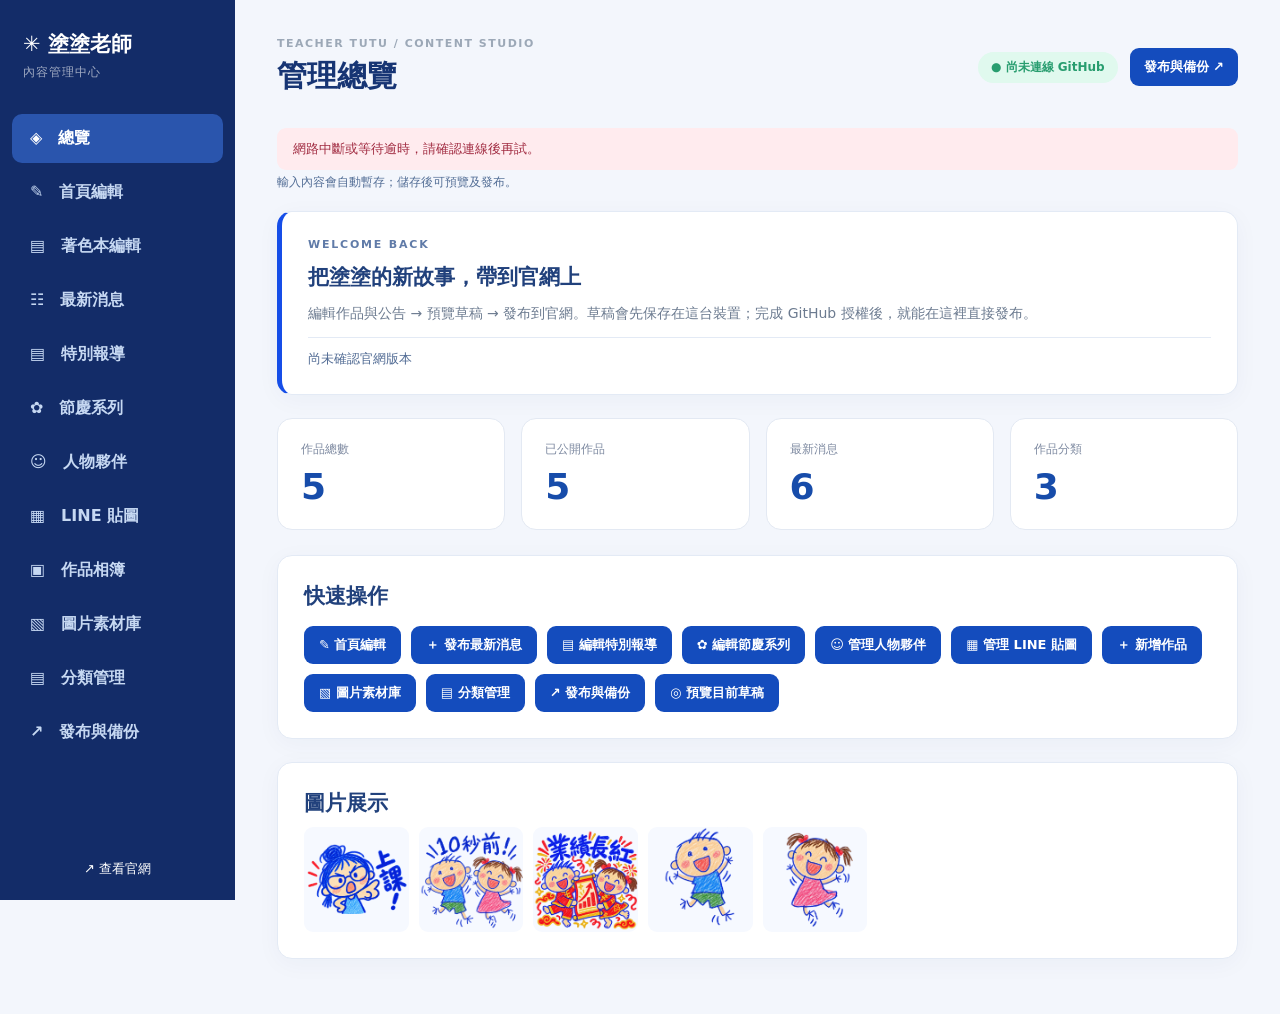
==== commit a213a629: "Publish Teacher Tutu nine-page coloring book and sync older admin drafts" ====
--- a/admin.html
+++ b/admin.html
@@ -8,7 +8,7 @@
 <meta http-equiv="Content-Security-Policy" content="default-src 'self'; script-src 'self'; style-src 'self' 'unsafe-inline'; img-src 'self' data: blob:; connect-src 'self' https://api.github.com; frame-src 'self' blob:; object-src 'none'; base-uri 'none'; form-action 'none'">
 <link rel="stylesheet" href="admin.css?v=20261105-media-delete-ui">
 <link rel="stylesheet" href="publish-review.css?v=20261103-sync-review">
-<script defer src="data/site-data.js?v=20261106-year-order"></script>
+<script defer src="data/site-data.js?v=20261107-tutu-coloring"></script>
 <script defer src="content-models.js?v=20261105-teacher-v2"></script>
 <script defer src="form-drafts.js?v=20261104-coloring"></script>
 <script defer src="festival-model.js?v=20261106-year-order"></script>
@@ -22,7 +22,7 @@
 <script defer src="image-assets.js?v=20261103-preview-assets-tags"></script>
 <script defer src="image-store.js?v=20261104-coloring"></script>
 <script defer src="responsive-images.js?v=20261103-preview-assets-tags"></script>
-<script defer src="coloring-release.js?v=20261104-nine-pages"></script><script defer src="coloring-model.js?v=20261104-nine-pages"></script>
+<script defer src="coloring-release.js?v=20261107-tutu-coloring"></script><script defer src="coloring-model.js?v=20261107-tutu-coloring"></script>
 <script defer src="coloring-assets.js?v=20261104-coloring"></script>
 <script defer src="coloring-store.js?v=20261104-coloring"></script>
 <script defer src="vendor/pdf-lib.min.js?v=1.17.1"></script>
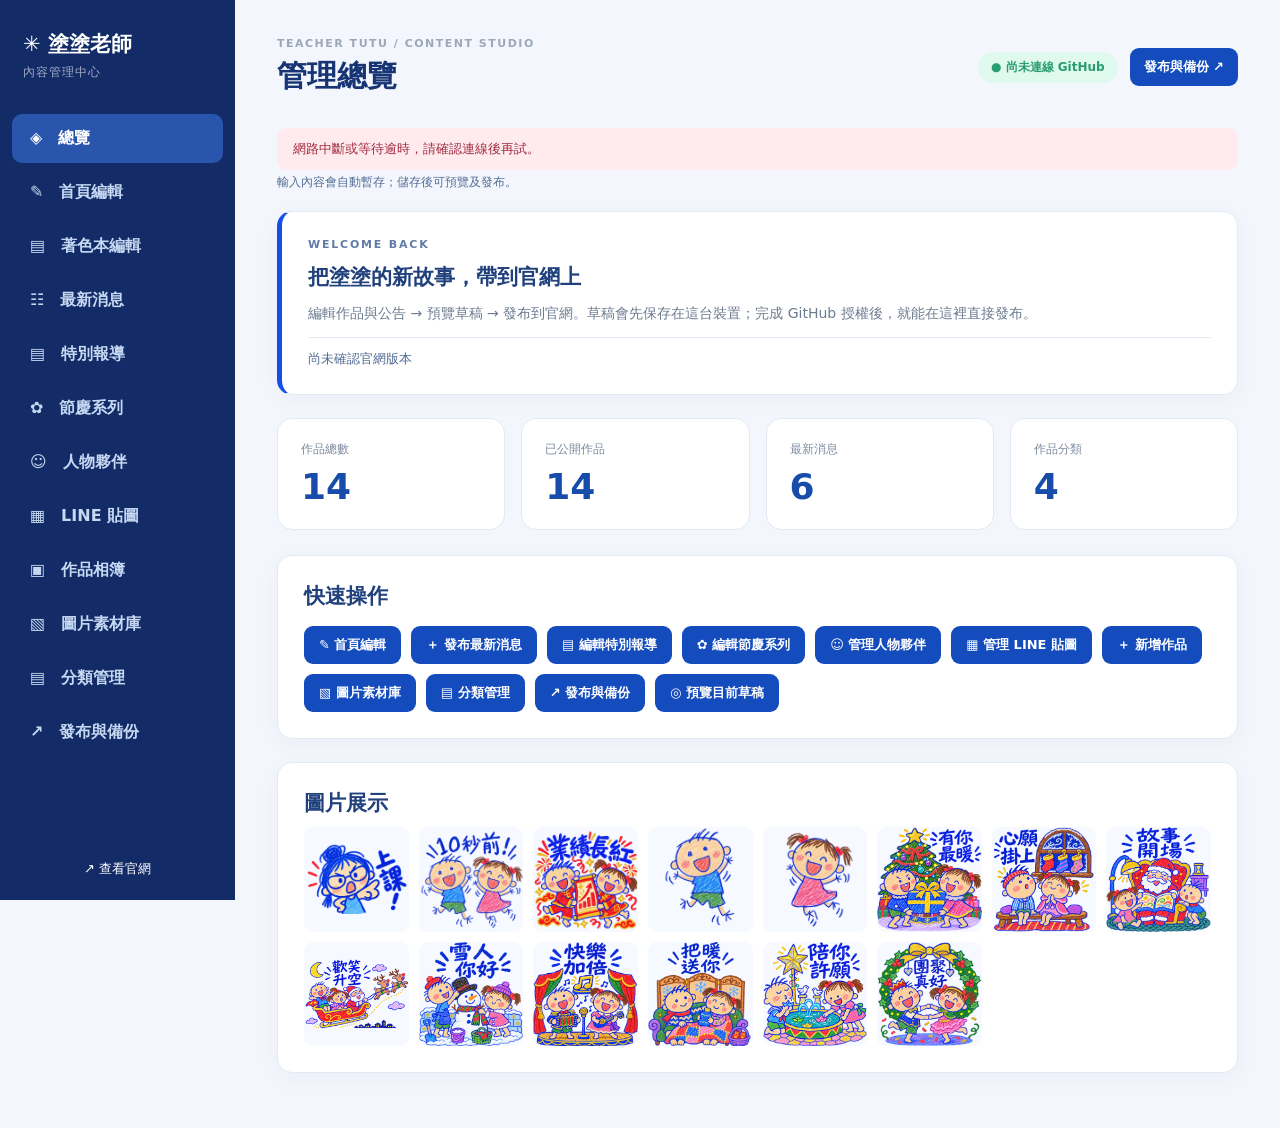
==== commit 58235945: "Refresh Christmas series with nine new blue-crayon works and sync admin drafts" ====
--- a/admin.html
+++ b/admin.html
@@ -8,8 +8,8 @@
 <meta http-equiv="Content-Security-Policy" content="default-src 'self'; script-src 'self'; style-src 'self' 'unsafe-inline'; img-src 'self' data: blob:; connect-src 'self' https://api.github.com; frame-src 'self' blob:; object-src 'none'; base-uri 'none'; form-action 'none'">
 <link rel="stylesheet" href="admin.css?v=20261105-media-delete-ui">
 <link rel="stylesheet" href="publish-review.css?v=20261103-sync-review">
-<script defer src="data/site-data.js?v=20261107-tutu-coloring"></script>
-<script defer src="content-models.js?v=20261105-teacher-v2"></script>
+<script defer src="data/site-data.js?v=20261115-christmas-works"></script>
+<script defer src="content-models.js?v=20261115-christmas-works"></script>
 <script defer src="form-drafts.js?v=20261104-coloring"></script>
 <script defer src="festival-model.js?v=20261106-year-order"></script>
 <script defer src="category-model.js?v=20261103-sync-review"></script>
@@ -22,7 +22,7 @@
 <script defer src="image-assets.js?v=20261103-preview-assets-tags"></script>
 <script defer src="image-store.js?v=20261104-coloring"></script>
 <script defer src="responsive-images.js?v=20261103-preview-assets-tags"></script>
-<script defer src="coloring-release.js?v=20261107-tutu-coloring"></script><script defer src="coloring-model.js?v=20261107-tutu-coloring"></script>
+<script defer src="coloring-release.js?v=20261108-friends-collection2"></script><script defer src="coloring-model.js?v=20261108-friends-collection2"></script>
 <script defer src="coloring-assets.js?v=20261104-coloring"></script>
 <script defer src="coloring-store.js?v=20261104-coloring"></script>
 <script defer src="vendor/pdf-lib.min.js?v=1.17.1"></script>
@@ -32,8 +32,8 @@
 <script defer src="admin-tags.js?v=20261103-preview-assets-tags"></script>
 <script defer src="homepage-preview.js?v=20261103-preview-assets-tags"></script>
 <script defer src="admin.js?v=20261104-coloring-sync"></script>
-<script defer src="admin-collections.js?v=20261103-preview-assets-tags"></script>
-<script defer src="admin-batch.js?v=20261030-report-editor"></script>
+<script defer src="admin-collections.js?v=20261108-principal-friends-order"></script>
+<script defer src="admin-batch.js?v=20261108-principal-friends-order"></script>
 <script defer src="admin-festivals.js?v=20261103-preview-assets-tags"></script>
 <script defer src="admin-reports.js?v=20261103-sync-review"></script>
 <script defer src="admin-coloring.js?v=20261104-coloring"></script>
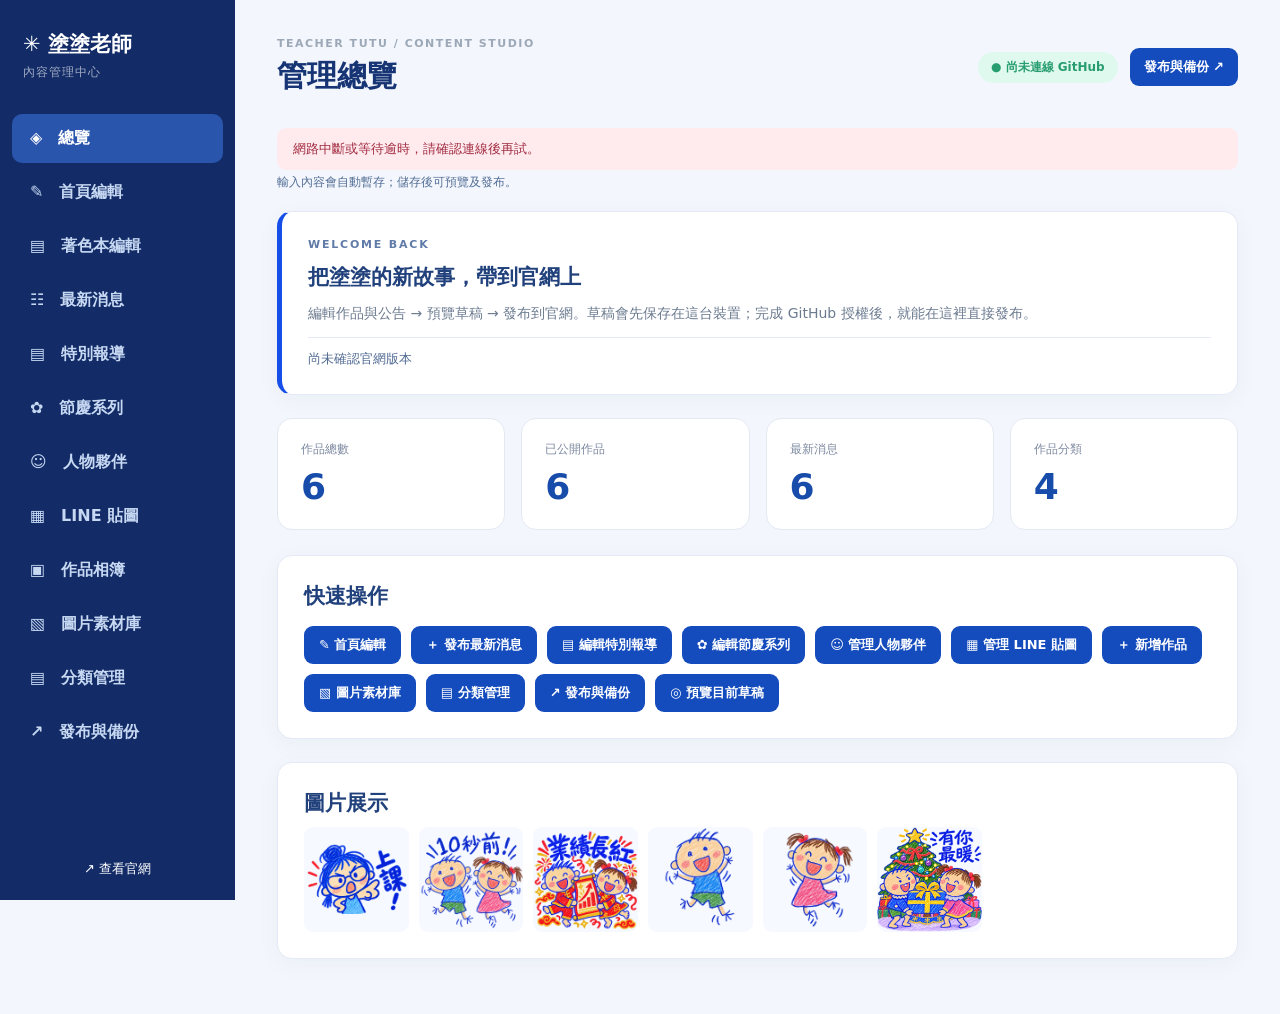
==== commit 17a73eeb: "Keep one representative image per festival and remove extra Christmas entries" ====
--- a/admin.html
+++ b/admin.html
@@ -8,10 +8,10 @@
 <meta http-equiv="Content-Security-Policy" content="default-src 'self'; script-src 'self'; style-src 'self' 'unsafe-inline'; img-src 'self' data: blob:; connect-src 'self' https://api.github.com; frame-src 'self' blob:; object-src 'none'; base-uri 'none'; form-action 'none'">
 <link rel="stylesheet" href="admin.css?v=20261105-media-delete-ui">
 <link rel="stylesheet" href="publish-review.css?v=20261103-sync-review">
-<script defer src="data/site-data.js?v=20261115-christmas-works"></script>
-<script defer src="content-models.js?v=20261115-christmas-works"></script>
+<script defer src="data/site-data.js?v=20261115-festival-single-image"></script>
+<script defer src="content-models.js?v=20261115-christmas-works-v2"></script>
 <script defer src="form-drafts.js?v=20261104-coloring"></script>
-<script defer src="festival-model.js?v=20261106-year-order"></script>
+<script defer src="festival-model.js?v=20261115-festival-single-image"></script>
 <script defer src="category-model.js?v=20261103-sync-review"></script>
 <script defer src="media-model.js?v=20261105-media-remove-fix"></script>
 <script defer src="media-editor.js?v=20261030-report-editor"></script>
